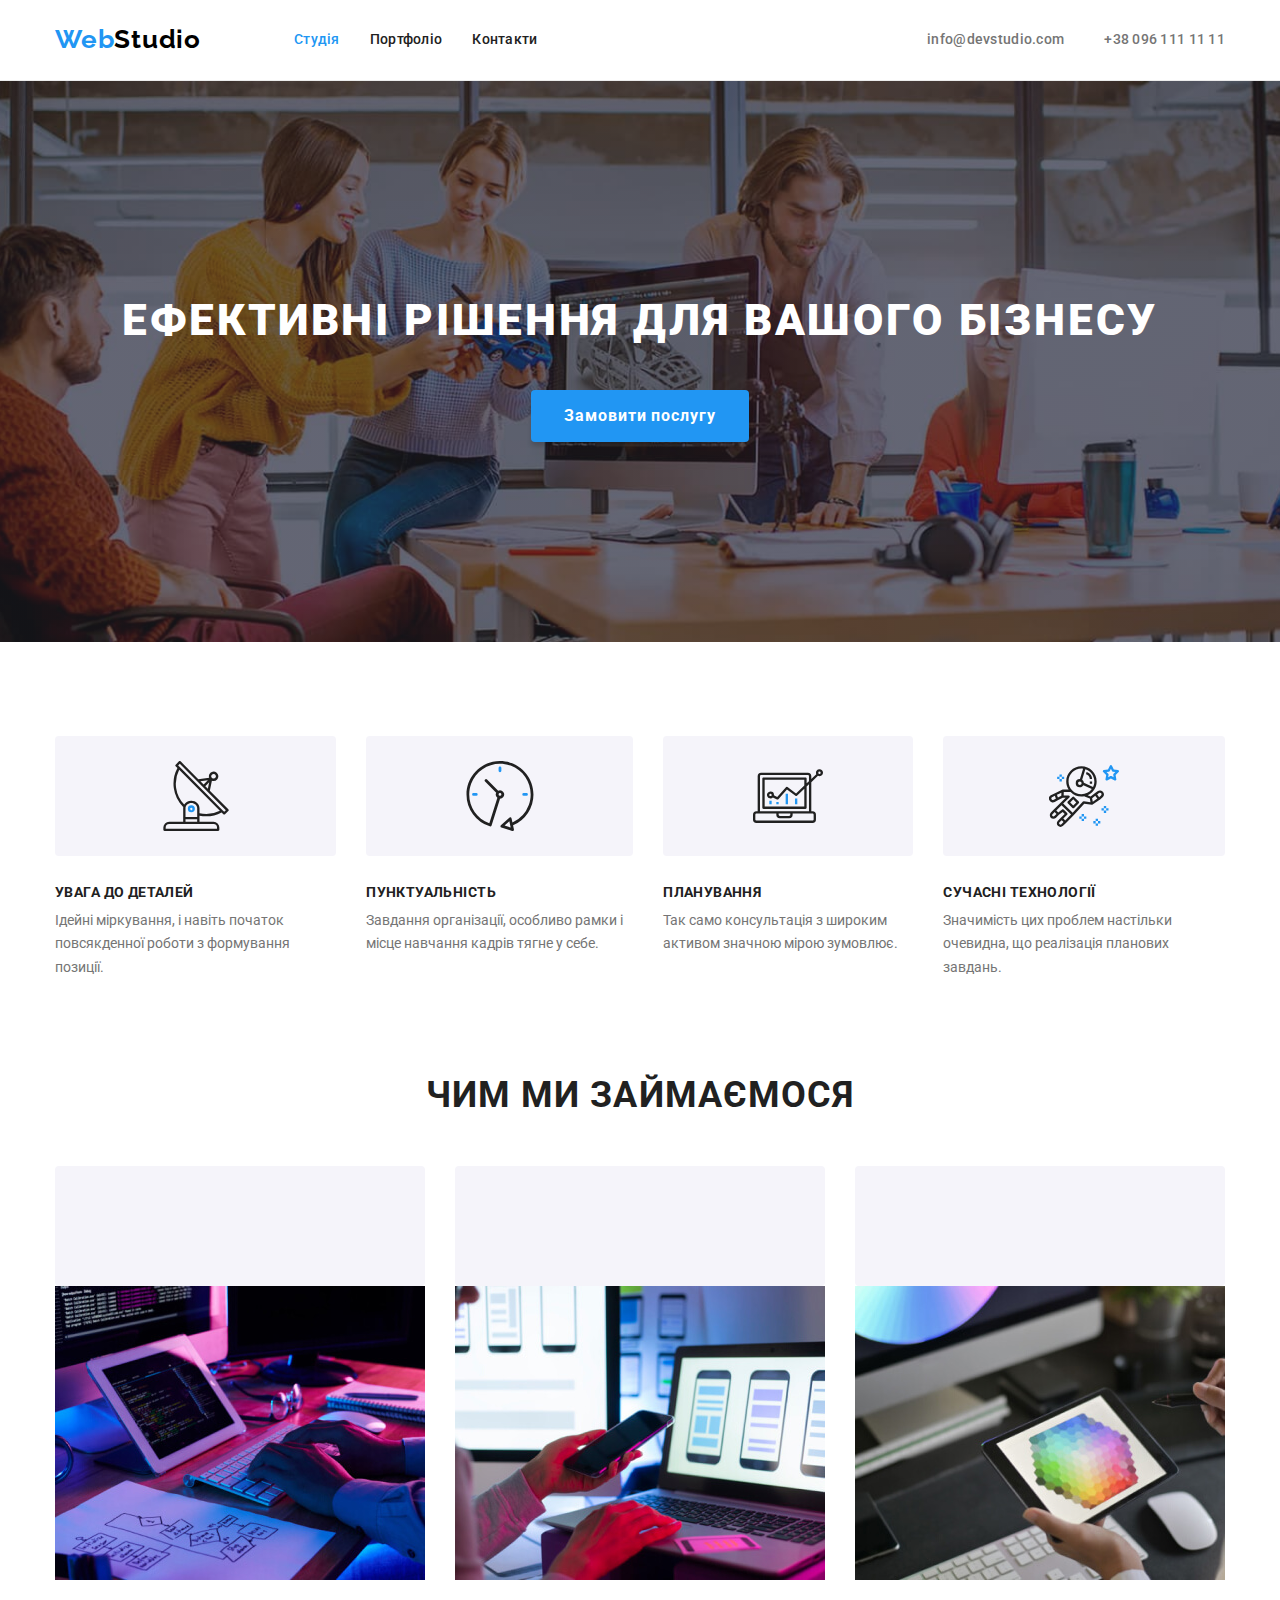
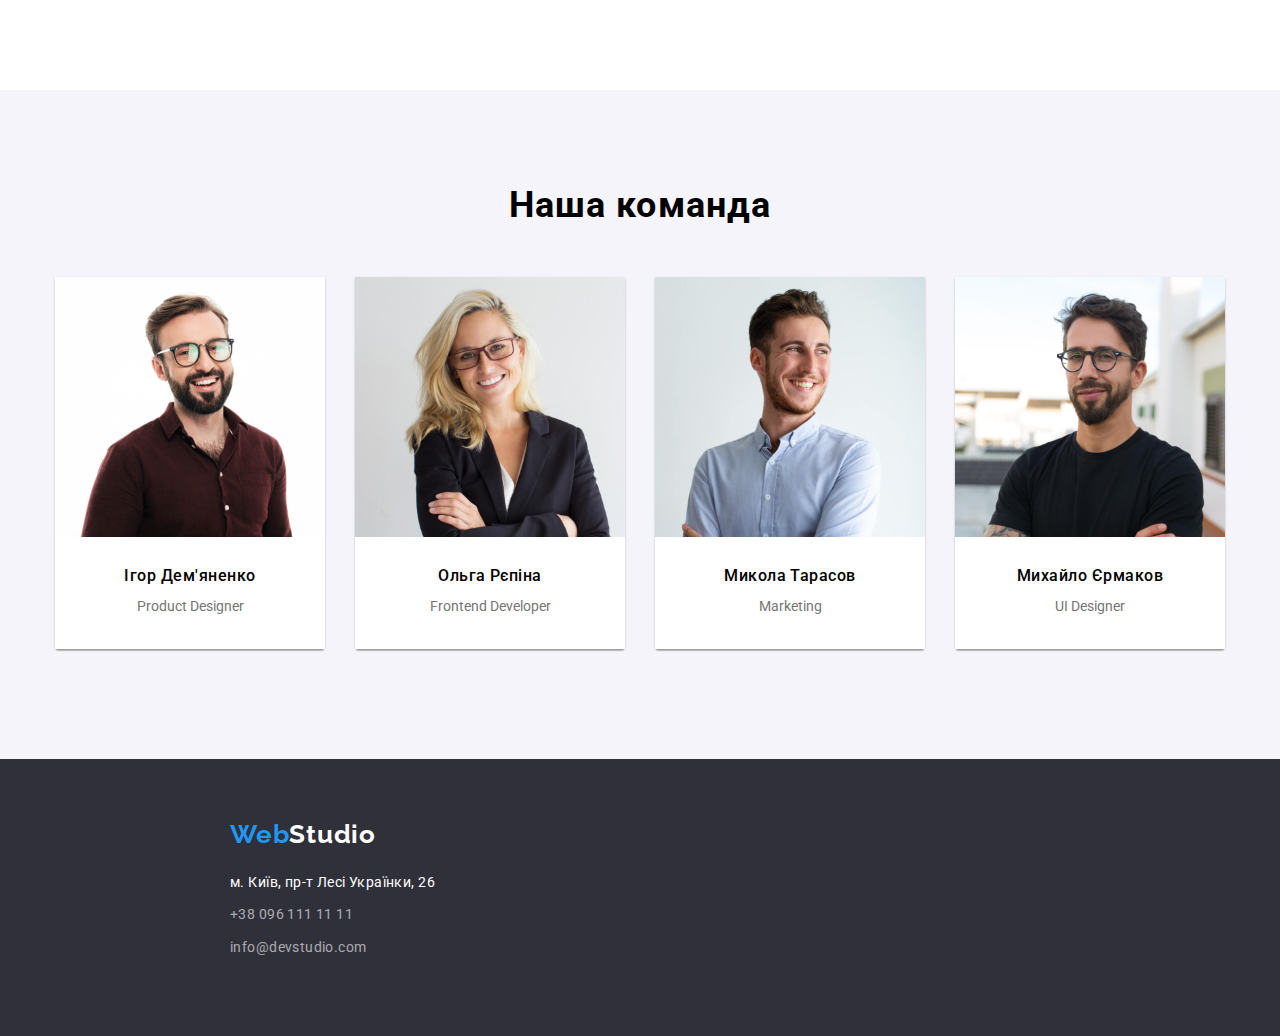
==== index.html @ 4d22bb09 "add svgs" ====
<!DOCTYPE html>
<html lang="en">
<head>
    <meta charset="UTF-8">
    <meta http-equiv="X-UA-Compatible" content="IE=edge">
    <meta name="viewport" content="width=device-width, initial-scale=1.0">
    <title>WebStudio</title>
    <link rel="preconnect" href="https://fonts.googleapis.com"> 
    <link rel="preconnect" href="https://fonts.gstatic.com" crossorigin>
    <link rel="stylesheet" href="https://cdnjs.cloudflare.com/ajax/libs/modern-normalize/1.0.0/modern-normalize.min.css"/> 
    <link href="https://fonts.googleapis.com/css2?family=Raleway:wght@700&family=Roboto:wght@400;500;700;900&display=swap" rel="stylesheet">
    <link rel="stylesheet" href="https://cdnjs.cloudflare.com/ajax/libs/modern-normalize/1.1.0/modern-normalize.min.css">
    <link rel="stylesheet" href="css/main.css">
    
</head>

<body>

    <header class="main-header">
        <div class="container head-cont">
            <a href="./index.html" class="logo link header"><span class="accent">Web</span>Studio</a>
                <nav>
                    <ul class="site-nav list">
                        <li class="item"><a href="./index.html" class="link current">Студія</a></li>
                        <li class="item"><a href="./portfolio.html" class="link">Портфоліо</a></li>
                        <li class="item"><a href="" class="link">Контакти</a></li>
                    </ul>
                </nav>

                <ul class="auth-nav list">
                    <li class="item icon-mail">
                        
                        <a href="mailto:info@devstudio.com" class="link mail">
                            <svg class="icon-mail" width="16" height="12">
                                <use href="./images/symbol-defs.svg#envelope"></use>
                            </svg>info@devstudio.com</a>
                    </li>
                    <li class="item icon-tel"><a href="tel:+380961111111" class="link">+38 096 111 11 11</a></li>
                </ul>
            </div>            
    </header>

    <main>
            <section class="hero">
                <div class="container hero-cont">
                    <h1 class="hero-title">Ефективні рішення для вашого бізнесу</h1>
                    <button type="button" class="button btn">Замовити послугу</button>
                </div>
            </section>
            <section class="advances">
                <div class="container advanced-cont">
                    <h2 class="hidden-title">Наші переваги</h2>
                    <ul class="list">
                        <li class="item icon-antenna">
                            <h3 class="title">УВАГА ДО ДЕТАЛЕЙ</h3>
                            <p class="priority-text">Ідейні міркування, і навіть початок повсякденної роботи з формування позиції.</p>
                        </li>
                        <li class="item icon-clock">
                            <h3 class="title">ПУНКТУАЛЬНІСТЬ</h3>
                            <p class="priority-text">Завдання організації, особливо рамки і місце навчання кадрів тягне у себе.</p>
                        </li>
                        <li class="item icon-diagram">
                            <h3 class="title">ПЛАНУВАННЯ</h3>
                            <p class="priority-text">Так само консультація з широким активом значною мірою зумовлює.</p>
                        </li>
                        <li class="item icon-astronaut">
                            <h3 class="title">СУЧАСНІ ТЕХНОЛОГІЇ</h3>
                            <p class="priority-text">Значимість цих проблем настільки очевидна, що реалізація планових завдань.</p>
                        </li>
                    </ul>
                </div>
                <section class="work">
                    <div class="container work">
                        
                        <h2 class="title">Чим ми займаємося</h2>

                        <ul class="work-list list">
                            <li class="item"><img src="./images/box1.jpg" alt="wrighting code on keyboard" width="370" class="img"></li>
                            <li class="item"><img src="./images/box2.jpg" alt="making mobil app" width="370" class="img"></li>
                            <li class="item"><img src="./images/box3.jpg" alt="take color on Ipad" width="370" class="img"></li>
                        </ul>
                    </div>
                </section>
            </section>
            <section class="our-team">
                <h2 class="title">Наша команда</h2>
                <div class="container team">
                    
                    <ul class="team-list list">
                        <li class="item">
                            <img src="./images/img.jpg" alt="photo team" width="270" class="img">
                            <div class="team-text">
                                <h3 class="name-title">Ігор Дем'яненко</h3>
                                <p lang="en" class="priority-text text">Product Designer</p>
                            </div>
                        </li>
                        <li class="item">
                            <img src="./images/img2.jpg" alt="photo team" width="270" class="img">
                            <div class="team-text">
                                <h3 class="name-title">Ольга Рєпіна</h3>
                                <p lang="en" class="priority-text text">Frontend Developer</p>
                            </div>
                        </li>
                        <li class="item">
                            <img src="./images/img3.jpg" alt="photo team" width="270" class="img">
                            <div class="team-text">
                                <h3 class="name-title">Микола Тарасов</h3>
                                <p lang="en" class="priority-text text">Marketing</p>
                            </div>
                        </li>
                        <li class="item">
                            <img src="./images/img4.jpg" alt="photo team" width="270" class="img">
                            <div class="team-text">
                                <h3 class="name-title">Михайло Єрмаков</h3>
                                <p lang="en" class="priority-text text">UI Designer</p>
                            </div>
                        </li>
                    </ul>
                </div>
            </section>
    </main>

    <footer>

        <div class="container footer">
            <a href="./index.html" class="logo link footer"><span class="accent">Web</span>Studio</a>

        <address class="address">
            <ul class="list">
                <li class="list-item">
                    <a href="https://www.google.com/maps/place/бул.+Леси+Украинки,+26,+Киев,+Украина,+02000/@50.4265807,30.5383858,17z/data=!3m1!4b1!4m5!3m4!1s0x40d4cf0e033ecbe9:0x57a4dffefec77da0!8m2!3d50.4265807!4d30.5383858" class="link map">м. Київ, пр-т Лесі Українки, 26</a>
                </li>

                <li class="list-item">
                    <a href="tel:+380961111111" class="link">+38 096 111 11 11</a>
                </li>

                <li class="list-item">
                    <a href="mailto:info@devstudio.com" class="link">info@devstudio.com</a>
                </li>
            </ul>
        </address>
        </div>

    </footer>
    
</body>
</html>
---- css/main.css ----
:root {
    --main-text-color: #212121;
    --second-text-color: #757575;
    --accent-text-color: #2196F3;
    --background-color: #2F303A;
}

html {
    box-sizing: border-box;
}

body {
    background-color: #fff;
    font-family: 'Roboto', sans-serif;
    font-size: 16px;
    /* width: 1600px; */
    /* justify-content: center; */
} 

h2, h3 {
    font-size: 700;
    letter-spacing: 0.03em;
}

/* .container {
    display: flex;
    justify-content: center;
} */

/* Header */

.main-header {
    border-bottom: 1px solid #ECECEC;
}

.container.head-cont {
    display: flex; 
    align-items: center;
    padding-top: 24px;
    padding-bottom: 24px;
    height: 80px;

}

.logo {
    display: flex;
    font-family: 'Raleway', sans-serif;
    font-weight: 700;
    font-size: 26px;
    line-height: 1.2;
    letter-spacing: 0.03em;
    margin-left: 0;
}

.logo .accent {
    color: var(--accent-text-color)
}

/* Site nav */

.site-nav {
    display: flex;
    margin-left: 93px; 
}

.site-nav .item + .item {
    margin-left: 50px;
}


.site-nav a:hover,
.site-nav a:focus,
.auth-nav a:hover,
.auth-nav a:focus,
.list a:hover,
.list a:focus {
    color: var(--accent-text-color);
}

.site-nav,
.auth-nav {
    font-weight: 500;
    font-size: 14px;
    line-height: 1.14;
    letter-spacing: 0.02em;
    color: var(--main-text-color);
}

.site-nav .link.current {
    color: var(--accent-text-color);
}

.site-nav .link {
    padding-top: 30px;
    padding-bottom: 30px;
}

.auth-nav {
    display: flex;
    margin-left: auto;
    
}

.auth-nav .item + .item {
    margin-left: 50px;
}

.auth-nav .item {
    align-self: center;
}


.auth-nav .link {
    color: var(--second-text-color);
    padding-top: 30px;
    padding-bottom: 30px;
}


.link {
    text-decoration: none;
    color: inherit;
}

.link-tel:hover,
.link-tel:focus {
    color: var(--accent-text-color);
}

.icon-mail {
    /* width: 16px;
    height: 12px; */
    fill: currentColor;
    margin-right: 10px;
}

.link.mail {
    display: flex;
    align-items: center;
}




/* Main */

.container {

    width: 1200px;
    margin-left: auto;
    margin-right: auto; 
    padding-left: 15px;
    padding-right: 15px;
}

/* Hero */

.container.hero-cont {
    padding : 200px 0;
}

.hero {
    text-align: center;
    background-color: var(--background-color);
    background-image: linear-gradient( to right, rgba(47, 48, 58, 0.4), rgba(47, 48, 58, 0.4) ), url(../images/maket2/Img.jpg);
    background-repeat: no-repeat;
    background-position: center;
    background-size: cover;
}


.hero-title {
    font-weight: 900;
    font-size: 44px;
    line-height: 1.36;
    letter-spacing: 0.06em;
    padding: 10px 32px;
    margin-top: 0;
    margin-bottom: 30;
    text-transform: uppercase;
    color: #fff;
}

.hero .button {
    box-shadow: 0px 4px 4px rgba(0, 0, 0, 0.15);
    padding: 10px 32px;
    font-family: inherit;
    font-weight: 700;
    font-size: 16px;
    line-height: 1.87;
    text-align: center;
    letter-spacing: 0.06em;
    color: #ffffff;

    background-color: var(--accent-text-color);

    cursor: pointer;
}

.hidden-title {
    position: absolute;
    width: 1px;
    height: 1px;
    margin: -1px;
    border: 0;
    padding: 0;
    
    white-space: nowrap;
    clip-path: inset(100%);
    clip: rect(0 0 0 0);
    overflow: hidden;
}

/* Advanced */

.container.advanced-cont {
    margin-top: 94px;
    margin-bottom: 94px;
}

.advances .title {
    font-weight: 700;
    font-size: 14px;
    line-height: 0.88;
    letter-spacing: 0.03em;
    text-transform: uppercase;
    color: var(--main-text-color);
    margin-top: 30px;
    margin-bottom: 10px;
}

.container .list {
    display: flex;
    padding-left: 0;

}

.advances .item::before {
    display: block;
    content: "";
    height: 120px;
    background-color: #F5F4FA;
    background-size: 70px;
    background-position: center;
    background-repeat: no-repeat;
    border-radius: 4px;
}

.icon-antenna::before {
    background-image: url(../images/maket2/Vector/antenna.svg);
}

.icon-clock::before {
    background-image: url(../images/maket2/Vector/clock.svg);
}

.icon-diagram::before {
    background-image: url(../images/maket2/Vector/diagram.svg);
}

.icon-astronaut::before {
    background-image: url(../images/maket2/Vector/astronaut.svg);
}

.list .item:not(:first-child) {
    margin-left: 30px;
}

/* Work */

.container.work {
    padding-bottom: 94px;
}

.work .title {
    margin-bottom: 50px;
}

.work-list .team-list {
    padding-left: 0;
}

.work-list .item {
    width: calc((100% - 2 * 15px) / 3);
}

/* Team */

.our-team {
    background-color: #F5F4FA;
    padding-top: 94px;
    padding-bottom: 94px;
}

.our-team .title {
    margin-bottom: 50px;
}

.our-team .name-title {
    font-weight: 500;
    font-size: 16px;
    line-height: 1.18;
    text-align: center;
}

.team-list .item {
    width: calc((100% - 3 * 15px) / 4);
}

.team-list {
}

.name-title {
    margin-top: 0;
    margin-bottom: 10px;
}



.priority-text {
    font-size: 14px;
    line-height: 1.71;
    color: var(--second-text-color);
    }

.our-team p {
    text-align: center;
}

.team-text {
    background-color: #fff;
    padding: 30px 60px;
    
    
}

.team-list > .item {
    box-shadow: 0px 1px 3px rgba(0, 0, 0, 0.12), 0px 1px 1px rgba(0, 0, 0, 0.14), 0px 2px 1px rgba(0, 0, 0, 0.2);
    border-radius: 0px 0px 4px 4px;
}







/* Portfolio filter buttons */

.buttons {
    margin-top: 94px;
    margin-bottom: 50px;
}
.radio-buttons-list {
    display: flex;
    justify-content: center;
   }

.radio-buttons-list :not(:first-child){
    margin-left: 8px;
}


.work .title,
.our-team .title {
    font-weight: 700;
    font-size: 36px;
    text-align: center;
    letter-spacing: 0.03em;
    line-height: 1.17;

}

.list {
    list-style: none;
}


.buttons .btn:focus,
.buttons .btn:hover {
    background-color: var(--accent-text-color);

    color: #ffffff;
    font-weight: 500;
    font-size: 16px;
    line-height: 1.62;
}

.btn {
    font-family: inherit;
    font-weight: 500;
    font-size: 16px;
    line-height: 1.62;
    text-align: center;
    letter-spacing: 0.03em;
    padding: 6px 25px;
    color: var(--main-text-color);
    border-radius: 4px;
    border: 1px solid transparent;
    background-color: #F5F4FA;

    cursor: pointer;
}

.container.port-list {
    margin-bottom: 94px;
}

/* .portfolio-list > img,
.work-list > img {
    max-width: 100%;
    height: auto;
} */


.img {
    display: block;
    max-width: 370px;
}

.portfolio-list {
    padding: 0;
    display: flex;
    flex-wrap: wrap;
 }

.portfolio-list .portfolio-item {
    width: calc((100% - 2 * 30px) / 3);
    background: #FFFFFF;
    /* border: 1px solid #EEEEEE; */
}

.portfolio-list .title {
    font-weight: 700;
    font-size: 18px;
    line-height: 2;
    letter-spacing: 0.06em;
    color: var(--main-text-color);
}

 .portfolio-list .portfolio-item:nth-child(3n) {
    margin-right: 0;
 }

 .portfolio-list .portfolio-item {
    margin-right: 30px;
 }

 .portfolio-list .portfolio-item:nth-child(-n + 6) {
    margin-bottom: 30px;
 }

 .box-item {
    padding: 20px 24px;
    border: 1px solid #EEEEEE;
    border-top: 0px;
 }

 h2.title {
    margin-top: 0;
    margin-bottom: 10px;
 }

 p.priority-text {
    margin: 0;
 }


/* Footer */

footer {
    color: #ffffff;
    background-color: var(--background-color);
    padding: 60px 215px;
    display: block;
}

.footer {
    
}

a.footer {
    padding: 0;
}

.address .list {
    display: block;
    padding-right: auto;
}

.address {
    margin-top: 20px;
}
.list .list-item:not(:first-child) {
    margin-top: 9px;
}


.address .link {
    font-style: normal;
    font-size: 14px;
    line-height: 1.71;
    letter-spacing: 0.03em;
    color: rgba(255, 255, 255, 0.6);
}

.link.map {
    color: #ffffff;
}
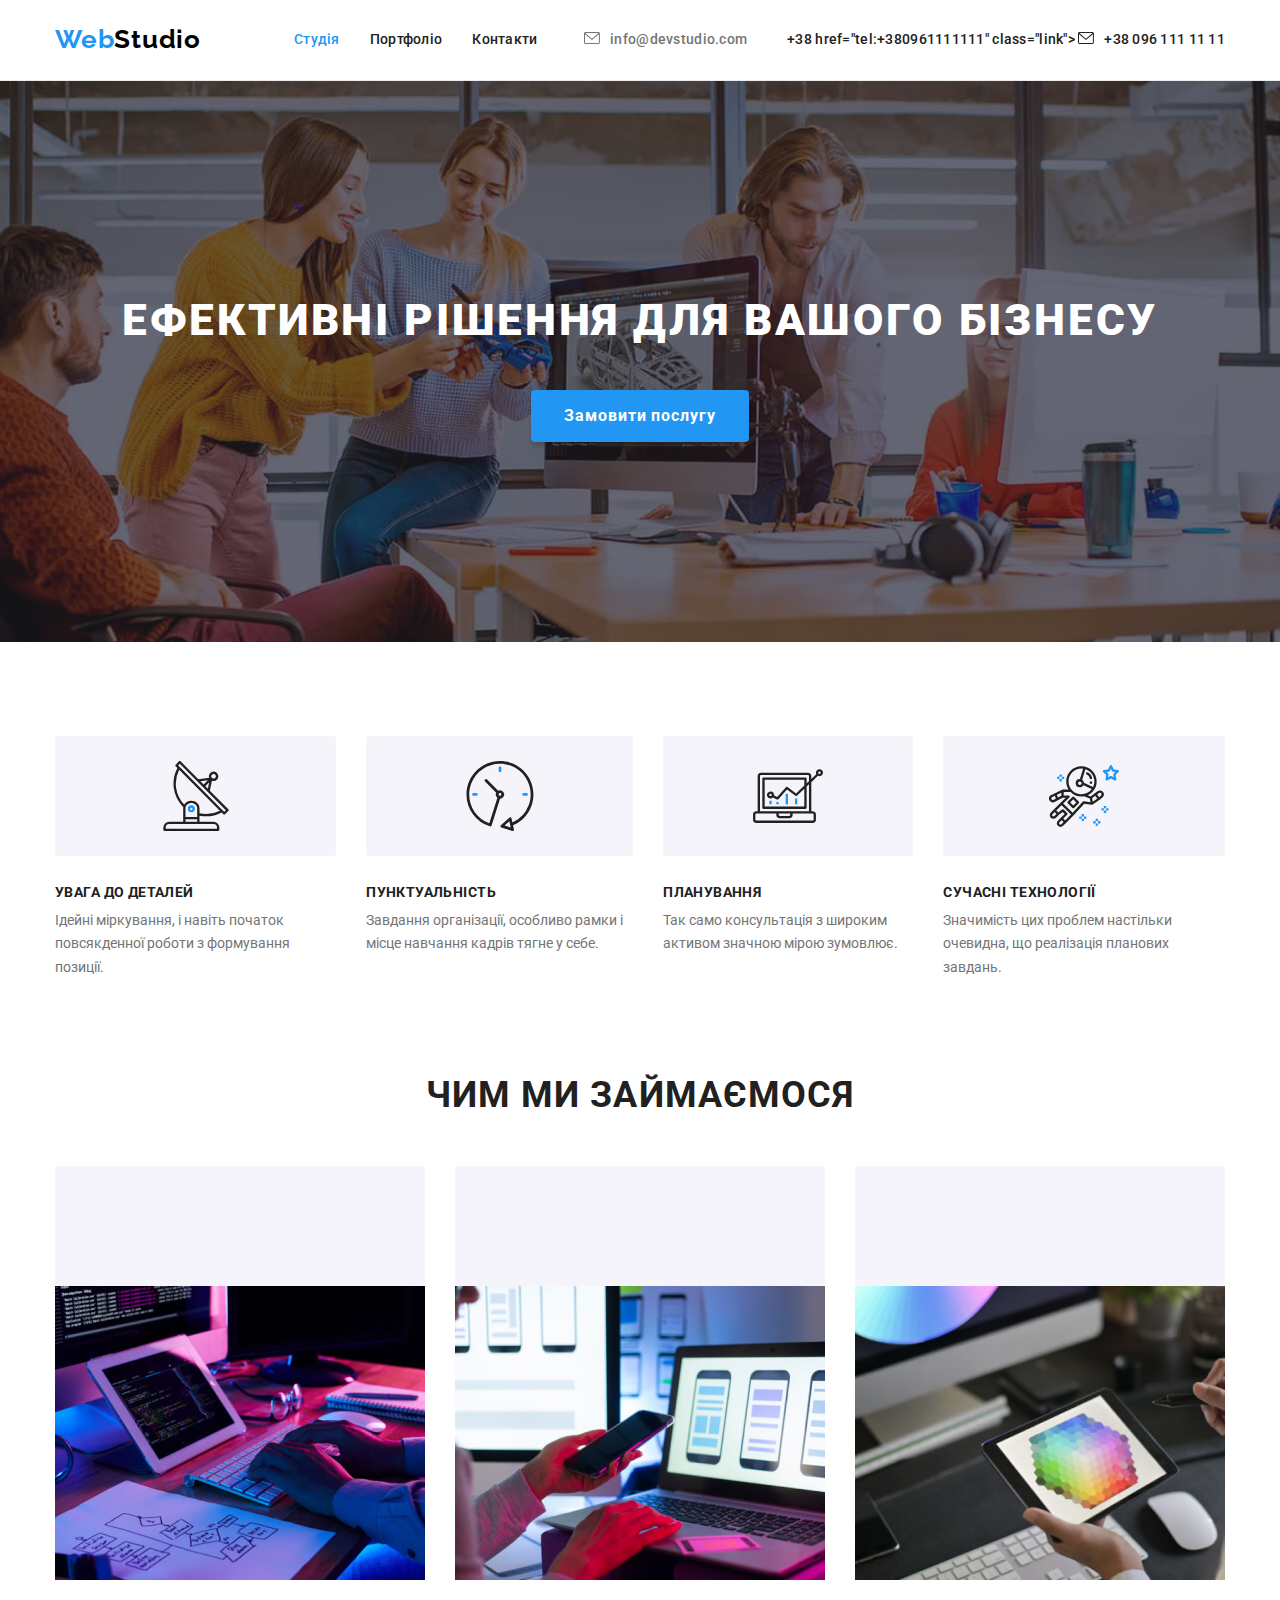
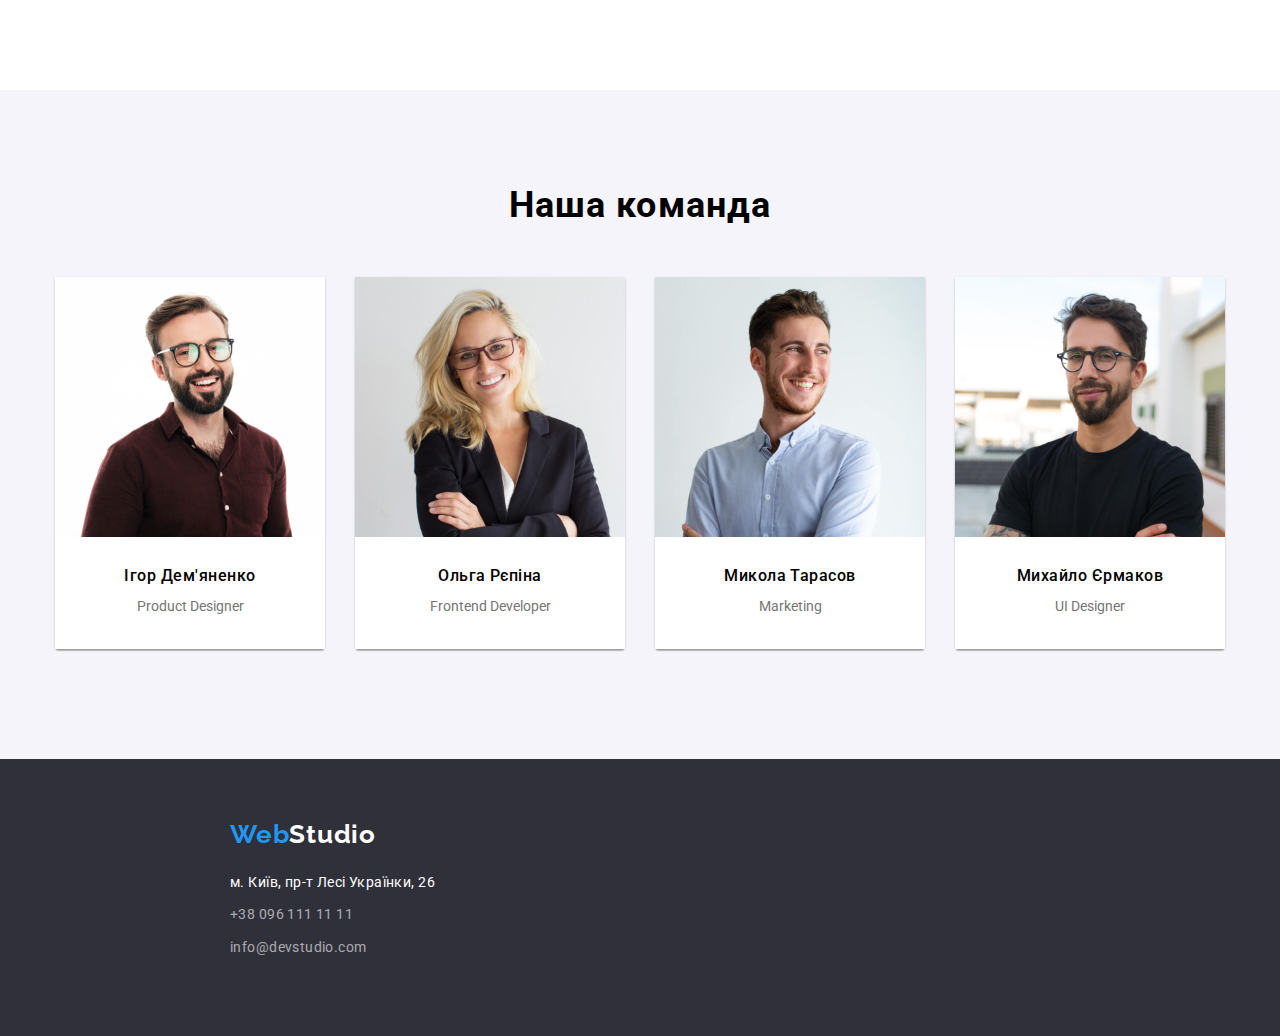
==== commit ff505e9d: "not important" ====
--- a/index.html
+++ b/index.html
@@ -1,148 +1,180 @@
 <!DOCTYPE html>
 <html lang="en">
-<head>
-    <meta charset="UTF-8">
-    <meta http-equiv="X-UA-Compatible" content="IE=edge">
-    <meta name="viewport" content="width=device-width, initial-scale=1.0">
+  <head>
+    <meta charset="UTF-8" />
+    <meta http-equiv="X-UA-Compatible" content="IE=edge" />
+    <meta name="viewport" content="width=device-width, initial-scale=1.0" />
     <title>WebStudio</title>
-    <link rel="preconnect" href="https://fonts.googleapis.com"> 
-    <link rel="preconnect" href="https://fonts.gstatic.com" crossorigin>
-    <link rel="stylesheet" href="https://cdnjs.cloudflare.com/ajax/libs/modern-normalize/1.0.0/modern-normalize.min.css"/> 
-    <link href="https://fonts.googleapis.com/css2?family=Raleway:wght@700&family=Roboto:wght@400;500;700;900&display=swap" rel="stylesheet">
-    <link rel="stylesheet" href="https://cdnjs.cloudflare.com/ajax/libs/modern-normalize/1.1.0/modern-normalize.min.css">
-    <link rel="stylesheet" href="css/main.css">
-    
-</head>
+    <link rel="preconnect" href="https://fonts.googleapis.com" />
+    <link rel="preconnect" href="https://fonts.gstatic.com" crossorigin />
+    <link
+      rel="stylesheet"
+      href="https://cdnjs.cloudflare.com/ajax/libs/modern-normalize/1.0.0/modern-normalize.min.css"
+    />
+    <link
+      href="https://fonts.googleapis.com/css2?family=Raleway:wght@700&family=Roboto:wght@400;500;700;900&display=swap"
+      rel="stylesheet"
+    />
+    <link
+      rel="stylesheet"
+      href="https://cdnjs.cloudflare.com/ajax/libs/modern-normalize/1.1.0/modern-normalize.min.css"
+    />
+    <link rel="stylesheet" href="css/main.css" />
+  </head>
 
-<body>
+  <body>
+    <header class="main-header">
+      <div class="container head-cont">
+        <a href="./index.html" class="logo link header"><span class="accent">Web</span>Studio</a>
+        <nav>
+          <ul class="site-nav list">
+            <li class="item"><a href="./index.html" class="link current">Студія</a></li>
+            <li class="item"><a href="./portfolio.html" class="link">Портфоліо</a></li>
+            <li class="item"><a href="" class="link">Контакти</a></li>
+          </ul>
+        </nav>
 
-    <header class="main-header">
-        <div class="container head-cont">
-            <a href="./index.html" class="logo link header"><span class="accent">Web</span>Studio</a>
-                <nav>
-                    <ul class="site-nav list">
-                        <li class="item"><a href="./index.html" class="link current">Студія</a></li>
-                        <li class="item"><a href="./portfolio.html" class="link">Портфоліо</a></li>
-                        <li class="item"><a href="" class="link">Контакти</a></li>
-                    </ul>
-                </nav>
-
-                <ul class="auth-nav list">
-                    <li class="item icon-mail">
-                        
-                        <a href="mailto:info@devstudio.com" class="link mail">
-                            <svg class="icon-mail" width="16" height="12">
-                                <use href="./images/symbol-defs.svg#envelope"></use>
-                            </svg>info@devstudio.com</a>
-                    </li>
-                    <li class="item icon-tel"><a href="tel:+380961111111" class="link">+38 096 111 11 11</a></li>
-                </ul>
-            </div>            
+        <ul class="auth-nav list">
+          <li class="item icon-mail">
+            <a href="mailto:info@devstudio.com" class="link mail">
+              <svg class="icon-mail" width="16" height="12">
+                <use href="./images/symbol-defs.svg#icon-envelope"></use></svg
+              >info@devstudio.com</a
+            >
+          </li>
+          <li class="item icon-tel">
+            <a
+              >+38 href="tel:+380961111111" class="link">
+              <svg class="icon-mail" width="16" height="12">
+                <use href="./images/symbol-defs.svg#icon-envelope"></use></svg
+              >+38 096 111 11 11</a
+            >
+          </li>
+        </ul>
+      </div>
     </header>
 
     <main>
-            <section class="hero">
-                <div class="container hero-cont">
-                    <h1 class="hero-title">Ефективні рішення для вашого бізнесу</h1>
-                    <button type="button" class="button btn">Замовити послугу</button>
-                </div>
-            </section>
-            <section class="advances">
-                <div class="container advanced-cont">
-                    <h2 class="hidden-title">Наші переваги</h2>
-                    <ul class="list">
-                        <li class="item icon-antenna">
-                            <h3 class="title">УВАГА ДО ДЕТАЛЕЙ</h3>
-                            <p class="priority-text">Ідейні міркування, і навіть початок повсякденної роботи з формування позиції.</p>
-                        </li>
-                        <li class="item icon-clock">
-                            <h3 class="title">ПУНКТУАЛЬНІСТЬ</h3>
-                            <p class="priority-text">Завдання організації, особливо рамки і місце навчання кадрів тягне у себе.</p>
-                        </li>
-                        <li class="item icon-diagram">
-                            <h3 class="title">ПЛАНУВАННЯ</h3>
-                            <p class="priority-text">Так само консультація з широким активом значною мірою зумовлює.</p>
-                        </li>
-                        <li class="item icon-astronaut">
-                            <h3 class="title">СУЧАСНІ ТЕХНОЛОГІЇ</h3>
-                            <p class="priority-text">Значимість цих проблем настільки очевидна, що реалізація планових завдань.</p>
-                        </li>
-                    </ul>
-                </div>
-                <section class="work">
-                    <div class="container work">
-                        
-                        <h2 class="title">Чим ми займаємося</h2>
+      <section class="hero">
+        <div class="container hero-cont">
+          <h1 class="hero-title">Ефективні рішення для вашого бізнесу</h1>
+          <button type="button" class="button btn">Замовити послугу</button>
+        </div>
+      </section>
+      <section class="advances">
+        <div class="container advanced-cont">
+          <h2 class="hidden-title">Наші переваги</h2>
+          <ul class="list">
+            <li class="item icon-antenna">
+              <h3 class="title">УВАГА ДО ДЕТАЛЕЙ</h3>
+              <p class="priority-text">
+                Ідейні міркування, і навіть початок повсякденної роботи з формування позиції.
+              </p>
+            </li>
+            <li class="item icon-clock">
+              <h3 class="title">ПУНКТУАЛЬНІСТЬ</h3>
+              <p class="priority-text">
+                Завдання організації, особливо рамки і місце навчання кадрів тягне у себе.
+              </p>
+            </li>
+            <li class="item icon-diagram">
+              <h3 class="title">ПЛАНУВАННЯ</h3>
+              <p class="priority-text">
+                Так само консультація з широким активом значною мірою зумовлює.
+              </p>
+            </li>
+            <li class="item icon-astronaut">
+              <h3 class="title">СУЧАСНІ ТЕХНОЛОГІЇ</h3>
+              <p class="priority-text">
+                Значимість цих проблем настільки очевидна, що реалізація планових завдань.
+              </p>
+            </li>
+          </ul>
+        </div>
+        <section class="work">
+          <div class="container work">
+            <h2 class="title">Чим ми займаємося</h2>
 
-                        <ul class="work-list list">
-                            <li class="item"><img src="./images/box1.jpg" alt="wrighting code on keyboard" width="370" class="img"></li>
-                            <li class="item"><img src="./images/box2.jpg" alt="making mobil app" width="370" class="img"></li>
-                            <li class="item"><img src="./images/box3.jpg" alt="take color on Ipad" width="370" class="img"></li>
-                        </ul>
-                    </div>
-                </section>
-            </section>
-            <section class="our-team">
-                <h2 class="title">Наша команда</h2>
-                <div class="container team">
-                    
-                    <ul class="team-list list">
-                        <li class="item">
-                            <img src="./images/img.jpg" alt="photo team" width="270" class="img">
-                            <div class="team-text">
-                                <h3 class="name-title">Ігор Дем'яненко</h3>
-                                <p lang="en" class="priority-text text">Product Designer</p>
-                            </div>
-                        </li>
-                        <li class="item">
-                            <img src="./images/img2.jpg" alt="photo team" width="270" class="img">
-                            <div class="team-text">
-                                <h3 class="name-title">Ольга Рєпіна</h3>
-                                <p lang="en" class="priority-text text">Frontend Developer</p>
-                            </div>
-                        </li>
-                        <li class="item">
-                            <img src="./images/img3.jpg" alt="photo team" width="270" class="img">
-                            <div class="team-text">
-                                <h3 class="name-title">Микола Тарасов</h3>
-                                <p lang="en" class="priority-text text">Marketing</p>
-                            </div>
-                        </li>
-                        <li class="item">
-                            <img src="./images/img4.jpg" alt="photo team" width="270" class="img">
-                            <div class="team-text">
-                                <h3 class="name-title">Михайло Єрмаков</h3>
-                                <p lang="en" class="priority-text text">UI Designer</p>
-                            </div>
-                        </li>
-                    </ul>
-                </div>
-            </section>
+            <ul class="work-list list">
+              <li class="item">
+                <img
+                  src="./images/box1.jpg"
+                  alt="wrighting code on keyboard"
+                  width="370"
+                  class="img"
+                />
+              </li>
+              <li class="item">
+                <img src="./images/box2.jpg" alt="making mobil app" width="370" class="img" />
+              </li>
+              <li class="item">
+                <img src="./images/box3.jpg" alt="take color on Ipad" width="370" class="img" />
+              </li>
+            </ul>
+          </div>
+        </section>
+      </section>
+      <section class="our-team">
+        <h2 class="title">Наша команда</h2>
+        <div class="container team">
+          <ul class="team-list list">
+            <li class="item">
+              <img src="./images/img.jpg" alt="photo team" width="270" class="img" />
+              <div class="team-text">
+                <h3 class="name-title">Ігор Дем'яненко</h3>
+                <p lang="en" class="priority-text text">Product Designer</p>
+              </div>
+            </li>
+            <li class="item">
+              <img src="./images/img2.jpg" alt="photo team" width="270" class="img" />
+              <div class="team-text">
+                <h3 class="name-title">Ольга Рєпіна</h3>
+                <p lang="en" class="priority-text text">Frontend Developer</p>
+              </div>
+            </li>
+            <li class="item">
+              <img src="./images/img3.jpg" alt="photo team" width="270" class="img" />
+              <div class="team-text">
+                <h3 class="name-title">Микола Тарасов</h3>
+                <p lang="en" class="priority-text text">Marketing</p>
+              </div>
+            </li>
+            <li class="item">
+              <img src="./images/img4.jpg" alt="photo team" width="270" class="img" />
+              <div class="team-text">
+                <h3 class="name-title">Михайло Єрмаков</h3>
+                <p lang="en" class="priority-text text">UI Designer</p>
+              </div>
+            </li>
+          </ul>
+        </div>
+      </section>
     </main>
 
     <footer>
-
-        <div class="container footer">
-            <a href="./index.html" class="logo link footer"><span class="accent">Web</span>Studio</a>
+      <div class="container footer">
+        <a href="./index.html" class="logo link footer"><span class="accent">Web</span>Studio</a>
 
         <address class="address">
-            <ul class="list">
-                <li class="list-item">
-                    <a href="https://www.google.com/maps/place/бул.+Леси+Украинки,+26,+Киев,+Украина,+02000/@50.4265807,30.5383858,17z/data=!3m1!4b1!4m5!3m4!1s0x40d4cf0e033ecbe9:0x57a4dffefec77da0!8m2!3d50.4265807!4d30.5383858" class="link map">м. Київ, пр-т Лесі Українки, 26</a>
-                </li>
+          <ul class="list">
+            <li class="list-item">
+              <a
+                href="https://www.google.com/maps/place/бул.+Леси+Украинки,+26,+Киев,+Украина,+02000/@50.4265807,30.5383858,17z/data=!3m1!4b1!4m5!3m4!1s0x40d4cf0e033ecbe9:0x57a4dffefec77da0!8m2!3d50.4265807!4d30.5383858"
+                class="link map"
+                >м. Київ, пр-т Лесі Українки, 26</a
+              >
+            </li>
 
-                <li class="list-item">
-                    <a href="tel:+380961111111" class="link">+38 096 111 11 11</a>
-                </li>
+            <li class="list-item">
+              <a href="tel:+380961111111" class="link">+38 096 111 11 11</a>
+            </li>
 
-                <li class="list-item">
-                    <a href="mailto:info@devstudio.com" class="link">info@devstudio.com</a>
-                </li>
-            </ul>
+            <li class="list-item">
+              <a href="mailto:info@devstudio.com" class="link">info@devstudio.com</a>
+            </li>
+          </ul>
         </address>
-        </div>
-
+      </div>
     </footer>
-    
-</body>
+  </body>
 </html>
--- a/css/main.css
+++ b/css/main.css
@@ -132,11 +132,6 @@
     height: 12px; */
     fill: currentColor;
     margin-right: 10px;
-}
-
-.link.mail {
-    display: flex;
-    align-items: center;
 }
 
 
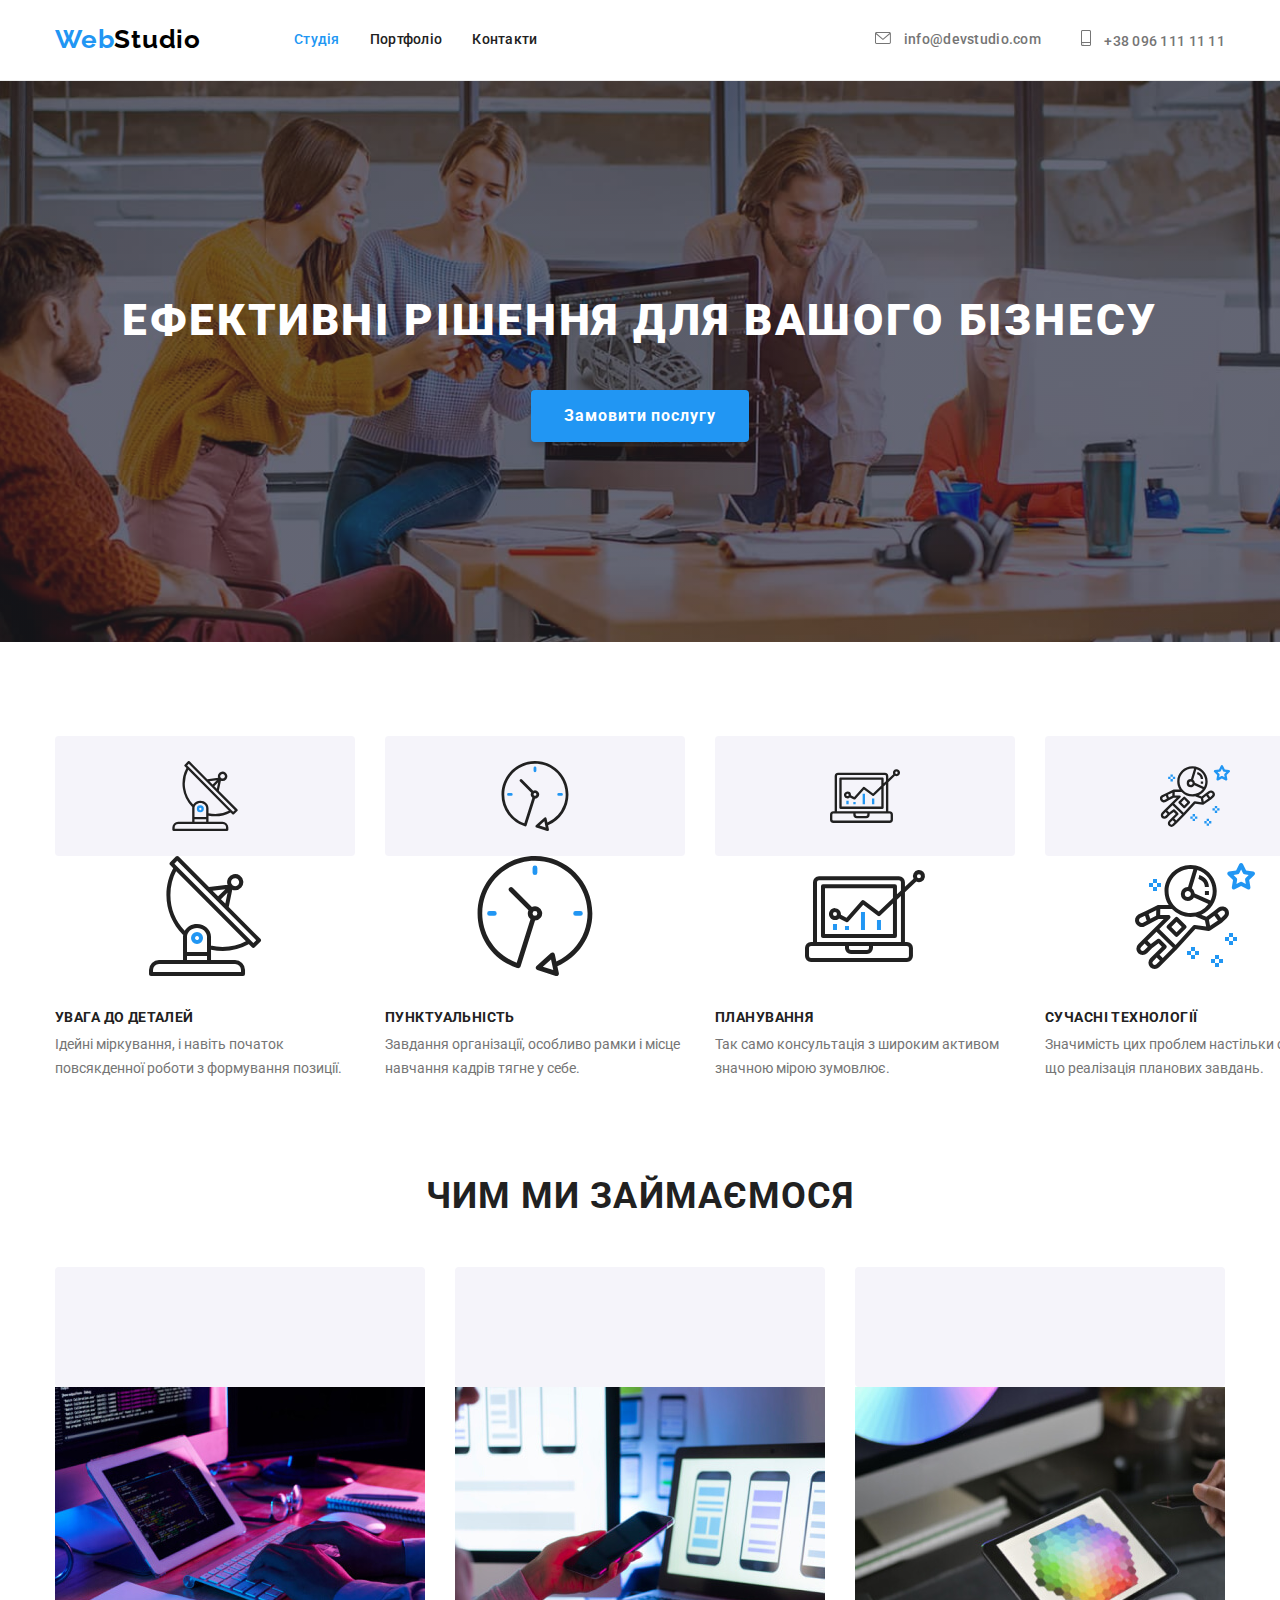
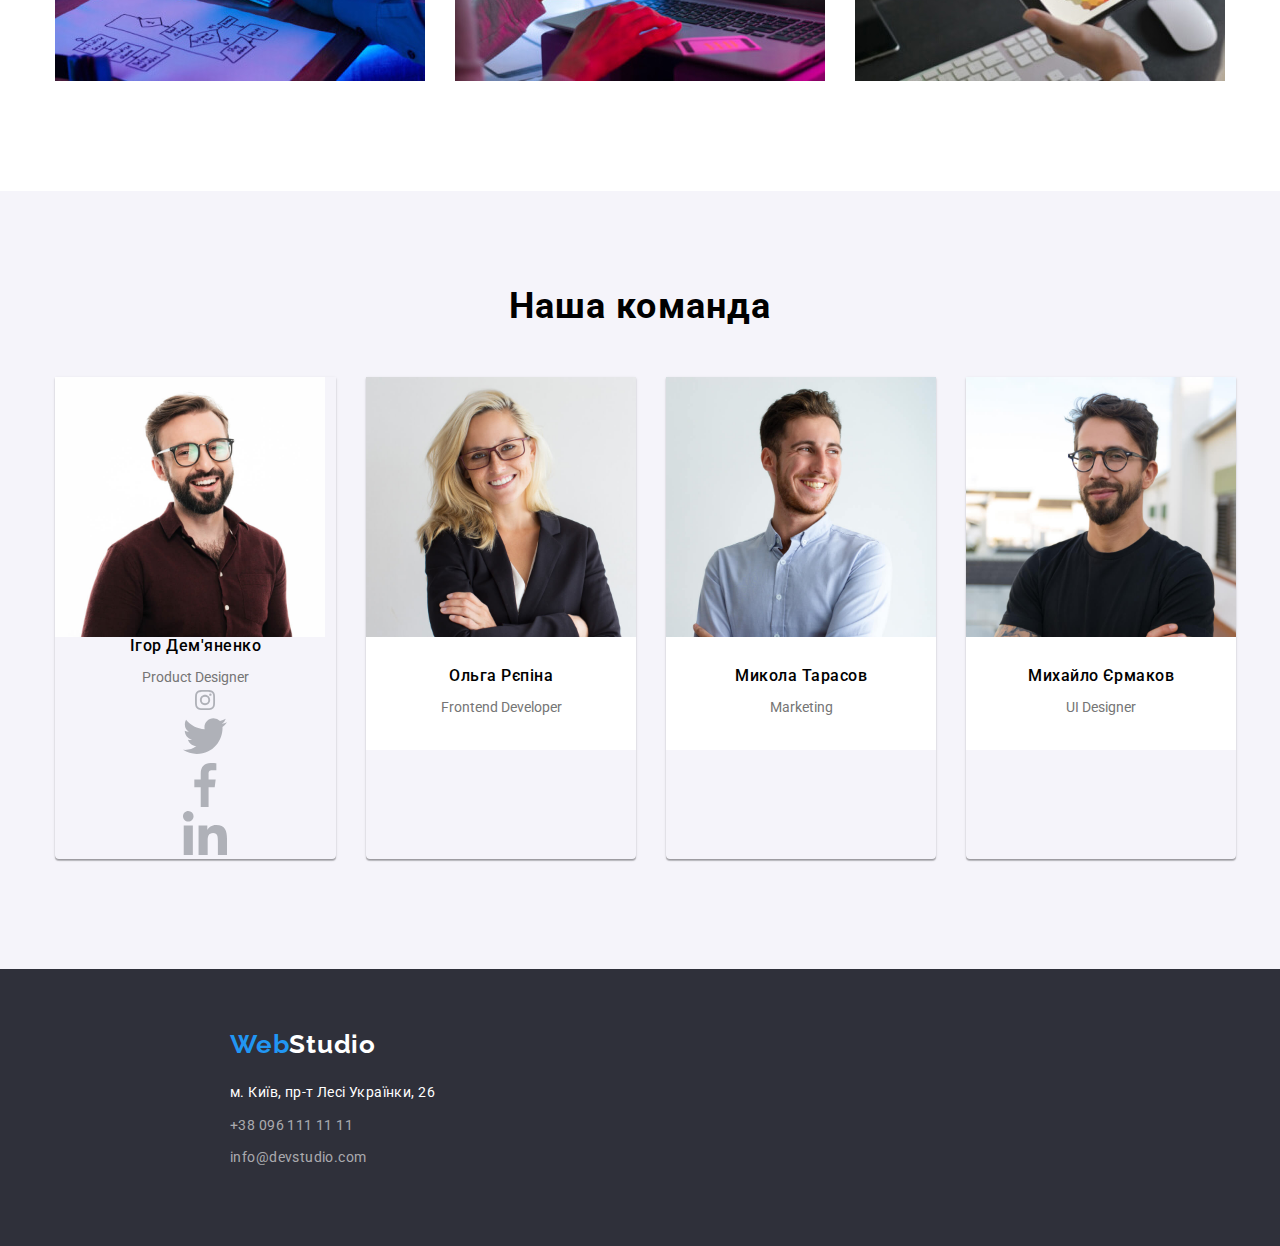
==== commit e5392b62: "add svg to header and advances" ====
--- a/index.html
+++ b/index.html
@@ -36,19 +36,20 @@
 
         <ul class="auth-nav list">
           <li class="item icon-mail">
-            <a href="mailto:info@devstudio.com" class="link mail">
+            <a href="#" class="link mail">
               <svg class="icon-mail" width="16" height="12">
-                <use href="./images/symbol-defs.svg#icon-envelope"></use></svg
-              >info@devstudio.com</a
-            >
+                <use href="./images/symbol-defs.svg#icon-envelope"></use>
+              </svg>
+              info@devstudio.com
+            </a>
           </li>
           <li class="item icon-tel">
-            <a
-              >+38 href="tel:+380961111111" class="link">
-              <svg class="icon-mail" width="16" height="12">
-                <use href="./images/symbol-defs.svg#icon-envelope"></use></svg
-              >+38 096 111 11 11</a
-            >
+            <a href="tel:+380961111111" class="link">
+              <svg class="icon-mail" width="10" height="16">
+                <use href="./images/symbol-defs.svg#icon-smartphone"></use>
+              </svg>
+              +38 096 111 11 11
+            </a>
           </li>
         </ul>
       </div>
@@ -66,24 +67,44 @@
           <h2 class="hidden-title">Наші переваги</h2>
           <ul class="list">
             <li class="item icon-antenna">
+              <div class="block">
+                <svg class="adv-pic" wight="270" height="120">
+                  <use class="pic" href="./images/symbol-defs.svg#icon-antenna"></use>
+                </svg>
+              </div>
               <h3 class="title">УВАГА ДО ДЕТАЛЕЙ</h3>
               <p class="priority-text">
                 Ідейні міркування, і навіть початок повсякденної роботи з формування позиції.
               </p>
             </li>
             <li class="item icon-clock">
+              <div class="block">
+                <svg class="adv-pic" wight="270" height="120">
+                  <use class="pic" href="./images/symbol-defs.svg#icon-clock"></use>
+                </svg>
+              </div>
               <h3 class="title">ПУНКТУАЛЬНІСТЬ</h3>
               <p class="priority-text">
                 Завдання організації, особливо рамки і місце навчання кадрів тягне у себе.
               </p>
             </li>
             <li class="item icon-diagram">
+              <div class="block">
+                <svg class="adv-pic" wight="270" height="120">
+                  <use class="pic" href="./images/symbol-defs.svg#icon-diagram"></use>
+                </svg>
+              </div>
               <h3 class="title">ПЛАНУВАННЯ</h3>
               <p class="priority-text">
                 Так само консультація з широким активом значною мірою зумовлює.
               </p>
             </li>
             <li class="item icon-astronaut">
+              <div class="block">
+                <svg class="adv-pic" wight="270" height="120">
+                  <use class="pic" href="./images/symbol-defs.svg#icon-astronaut"></use>
+                </svg>
+              </div>
               <h3 class="title">СУЧАСНІ ТЕХНОЛОГІЇ</h3>
               <p class="priority-text">
                 Значимість цих проблем настільки очевидна, що реалізація планових завдань.
@@ -119,10 +140,32 @@
         <div class="container team">
           <ul class="team-list list">
             <li class="item">
-              <img src="./images/img.jpg" alt="photo team" width="270" class="img" />
-              <div class="team-text">
+              <div class="card-list">
+                <img src="./images/img.jpg" alt="photo team" width="270" class="img" />
                 <h3 class="name-title">Ігор Дем'яненко</h3>
                 <p lang="en" class="priority-text text">Product Designer</p>
+              </div>
+              <div class="soc-links">
+                <a href="#" class="link">
+                  <svg class="soc-link" wight="20" height="20">
+                    <use class="icon" href="./images/symbol-defs.svg#icon-instagram"></use>
+                  </svg>
+                </a>
+                <a href="#" class="link">
+                  <svg class="soc-link" wight="44" height="44">
+                    <use class="icon" href="./images/symbol-defs.svg#icon-twitter"></use>
+                  </svg>
+                </a>
+                <a href="#" class="link">
+                  <svg class="soc-link" wight="44" height="44">
+                    <use class="icon" href="./images/symbol-defs.svg#icon-facebook"></use>
+                  </svg>
+                </a>
+                <a href="#" class="link">
+                  <svg class="soc-link" wight="44" height="44">
+                    <use class="icon" href="./images/symbol-defs.svg#icon-linkedin"></use>
+                  </svg>
+                </a>
               </div>
             </li>
             <li class="item">
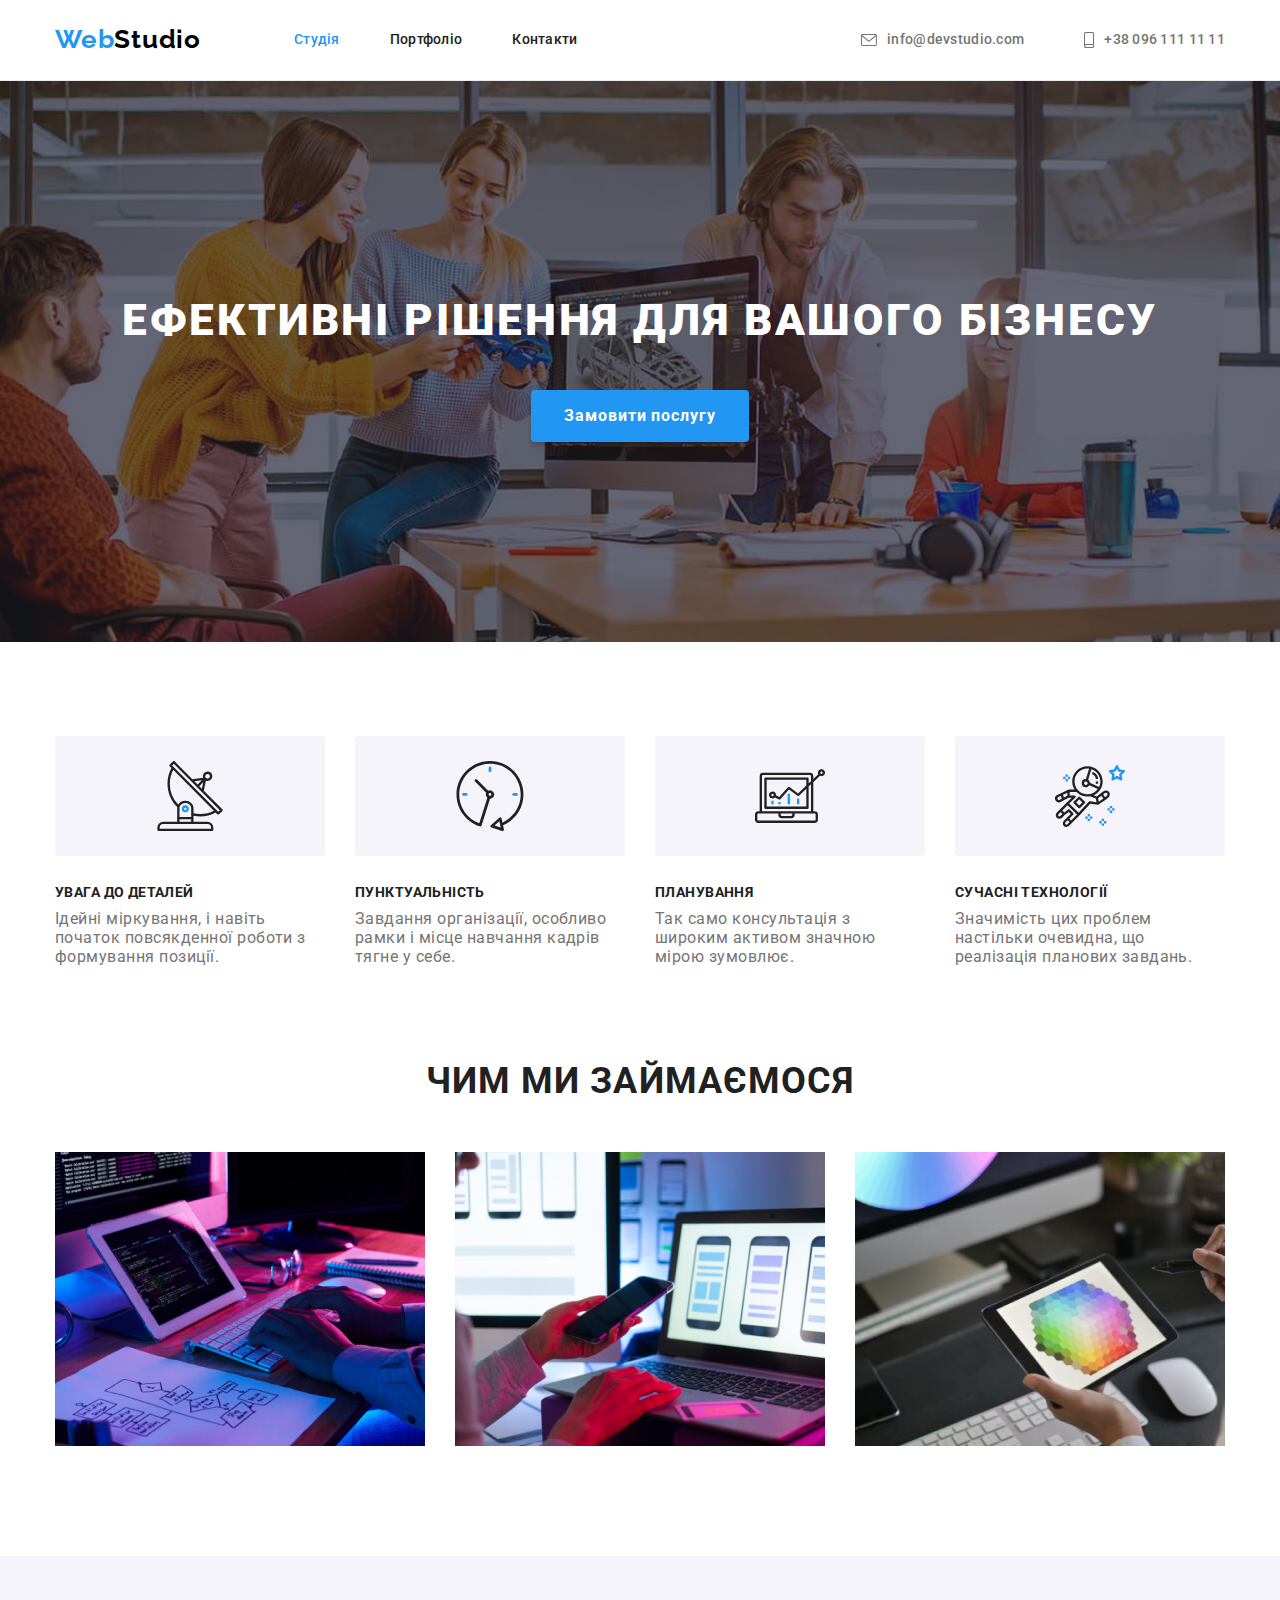
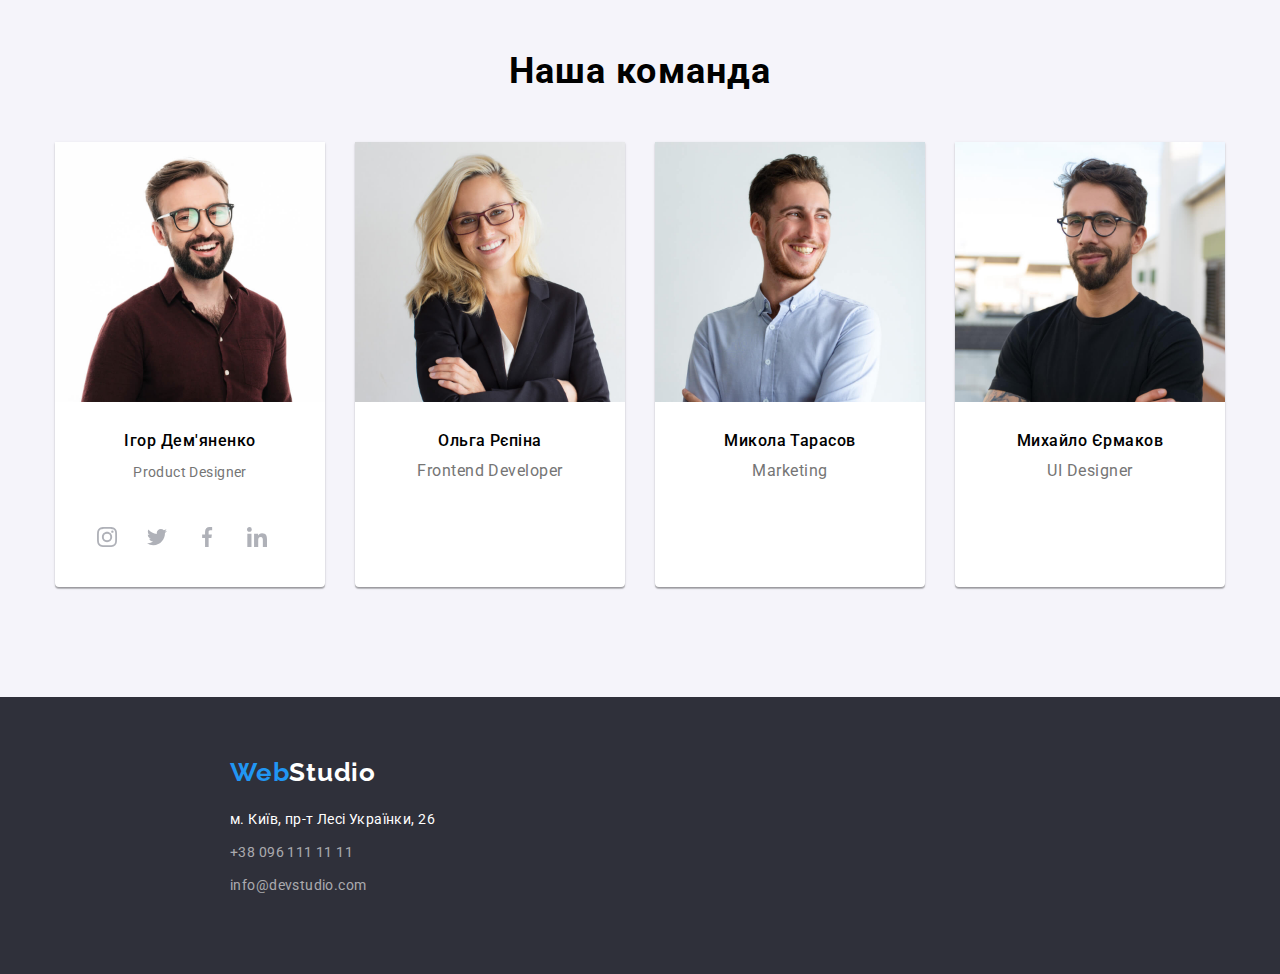
==== commit de17e6c6: "try to make clear with icons" ====
--- a/index.html
+++ b/index.html
@@ -147,23 +147,23 @@
               </div>
               <div class="soc-links">
                 <a href="#" class="link">
-                  <svg class="soc-link" wight="20" height="20">
-                    <use class="icon" href="./images/symbol-defs.svg#icon-instagram"></use>
-                  </svg>
-                </a>
-                <a href="#" class="link">
-                  <svg class="soc-link" wight="44" height="44">
-                    <use class="icon" href="./images/symbol-defs.svg#icon-twitter"></use>
-                  </svg>
-                </a>
-                <a href="#" class="link">
-                  <svg class="soc-link" wight="44" height="44">
-                    <use class="icon" href="./images/symbol-defs.svg#icon-facebook"></use>
-                  </svg>
-                </a>
-                <a href="#" class="link">
-                  <svg class="soc-link" wight="44" height="44">
-                    <use class="icon" href="./images/symbol-defs.svg#icon-linkedin"></use>
+                  <svg class="icon" wight="20" height="20">
+                    <use href="./images/symbol-defs.svg#icon-instagram"></use>
+                  </svg>
+                </a>
+                <a href="#" class="link">
+                  <svg class="icon" wight="20" height="20">
+                    <use href="./images/symbol-defs.svg#icon-twitter"></use>
+                  </svg>
+                </a>
+                <a href="#" class="link">
+                  <svg class="icon" wight="20" height="20">
+                    <use href="./images/symbol-defs.svg#icon-facebook"></use>
+                  </svg>
+                </a>
+                <a href="#" class="link">
+                  <svg class="icon" wight="20" height="20">
+                    <use href="./images/symbol-defs.svg#icon-linkedin"></use>
                   </svg>
                 </a>
               </div>
--- a/css/main.css
+++ b/css/main.css
@@ -3,6 +3,8 @@
     --second-text-color: #757575;
     --accent-text-color: #2196F3;
     --background-color: #2F303A;
+    --white-color: #FFFFFF;
+    --color-icon: #AFB1B8;
 }
 
 html {
@@ -101,13 +103,17 @@
     
 }
 
-.auth-nav .item + .item {
+.auth-nav.list .item:not(:first-child) {
     margin-left: 50px;
 }
 
-.auth-nav .item {
+/* .auth-nav .item + .item {
+    margin-left: 50px;
+} */
+
+/* .auth-nav .item {
     align-self: center;
-}
+} */
 
 
 .auth-nav .link {
@@ -122,16 +128,19 @@
     color: inherit;
 }
 
-.link-tel:hover,
-.link-tel:focus {
-    color: var(--accent-text-color);
-}
-
 .icon-mail {
-    /* width: 16px;
-    height: 12px; */
     fill: currentColor;
     margin-right: 10px;
+}
+
+.icon-tel {
+    fill: currentColor;
+}
+
+.icon-tel .link,
+.icon-mail .link {
+    display: flex;
+    align-items: center;
 }
 
 
@@ -150,7 +159,7 @@
 
 /* Hero */
 
-.container.hero-cont {
+.hero-cont {
     padding : 200px 0;
 }
 
@@ -224,13 +233,33 @@
     margin-bottom: 10px;
 }
 
+.advances .item:not(:first-child) {
+    margin-left: 30px;
+}
+
 .container .list {
     display: flex;
     padding-left: 0;
 
 }
 
-.advances .item::before {
+.advances .block {
+    display: flex;
+    justify-content: center;
+    align-items: center;
+    width: 270px;
+    height: 120px;
+    background-color: #F5F4FA;
+    border-radius: 4px;
+   
+}
+
+.adv-pic {
+    width: 70px;
+    height: 70px;
+}
+
+/* .advances .item::before {
     display: block;
     content: "";
     height: 120px;
@@ -259,7 +288,7 @@
 
 .list .item:not(:first-child) {
     margin-left: 30px;
-}
+} */
 
 /* Work */
 
@@ -298,41 +327,87 @@
     text-align: center;
 }
 
-.team-list .item {
-    width: calc((100% - 3 * 15px) / 4);
-}
-
-.team-list {
-}
+/* .team-list .item:not(:first-child) {
+    margin-left: 30px;
+} */
+
+/* .team-list .item {
+    max-width: 270px;
+} */
 
 .name-title {
-    margin-top: 0;
+    margin-top: 30px;
     margin-bottom: 10px;
 }
 
 
 
-.priority-text {
+.card-list .priority-text {
     font-size: 14px;
     line-height: 1.71;
     color: var(--second-text-color);
+    margin-bottom: 16px;
     }
 
 .our-team p {
     text-align: center;
 }
 
-.team-text {
+/* .team-text {
     background-color: #fff;
     padding: 30px 60px;
     
     
-}
-
-.team-list > .item {
+} */
+
+.card-list {
+    display: flex;
+    flex-direction: column;
+}
+
+.team-list .item{
+    background-color: var(--white-color);
+    max-width: 270px;
     box-shadow: 0px 1px 3px rgba(0, 0, 0, 0.12), 0px 1px 1px rgba(0, 0, 0, 0.14), 0px 2px 1px rgba(0, 0, 0, 0.2);
     border-radius: 0px 0px 4px 4px;
 }
+
+.team-list .item:not(:first-child) {
+    margin-left: 30px;
+}
+
+.soc-links {
+    display: flex;
+    padding: 16px 32px 30px;
+        color: var(--color-icon);
+}
+
+.soc-links .link {
+    display: flex;
+    align-items: center;
+    justify-content: center;
+    color: currentColor;
+    border-radius: 50%;
+    width: 40px;
+    height: 40px;
+
+}
+
+.soc-links a:hover,
+.soc-links a:focus {
+    background-color: var(--accent-text-color);
+}
+
+.icon:hover,
+.icon:focus {
+        fill: var(--white-color);
+    }
+
+.soc-links .link:not(:first-child) {
+    margin-left: 10px;
+}
+
+
 
 
 
@@ -410,7 +485,6 @@
 
 .img {
     display: block;
-    max-width: 370px;
 }
 
 .portfolio-list {
@@ -456,8 +530,12 @@
     margin-bottom: 10px;
  }
 
- p.priority-text {
+ .priority-text {
+    color: var(--second-text-color);
     margin: 0;
+    font-size: 16px;
+    line-height: 19px;
+    letter-spacing: 0.03em;
  }
 
 
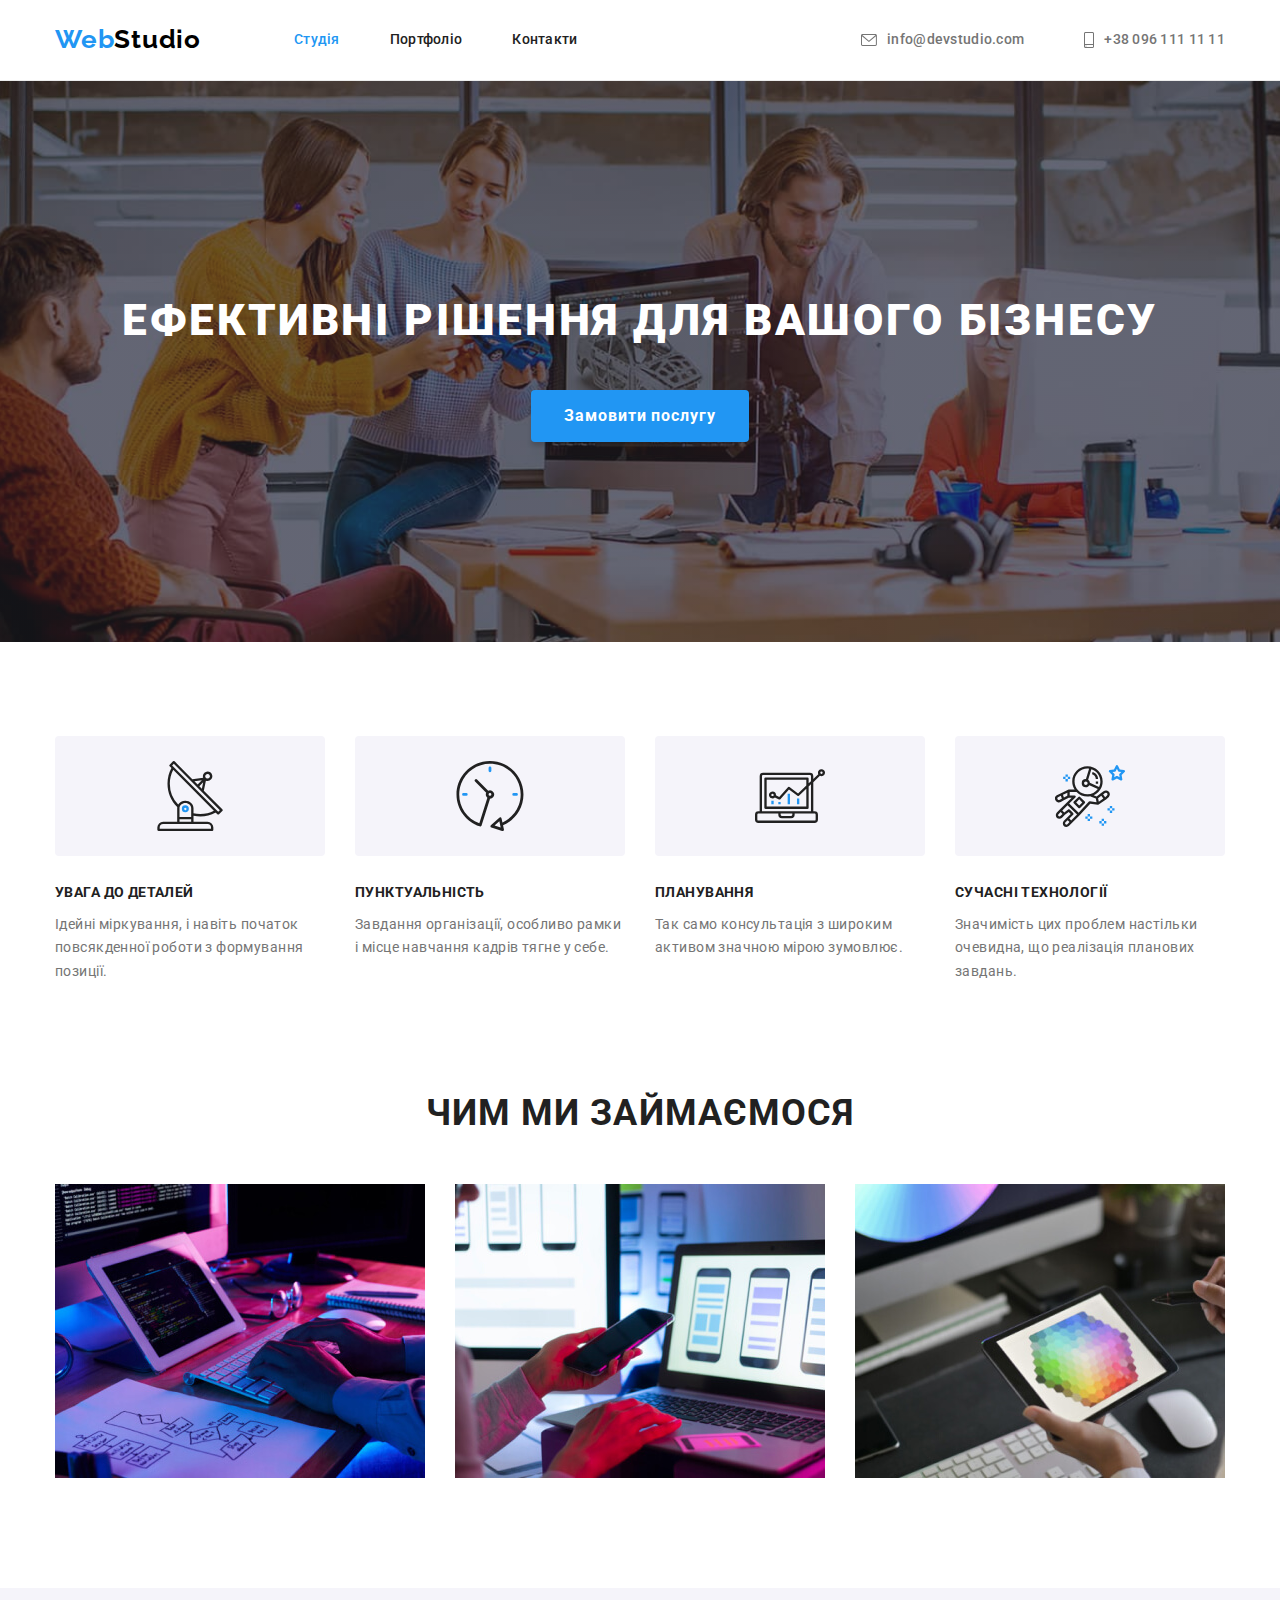
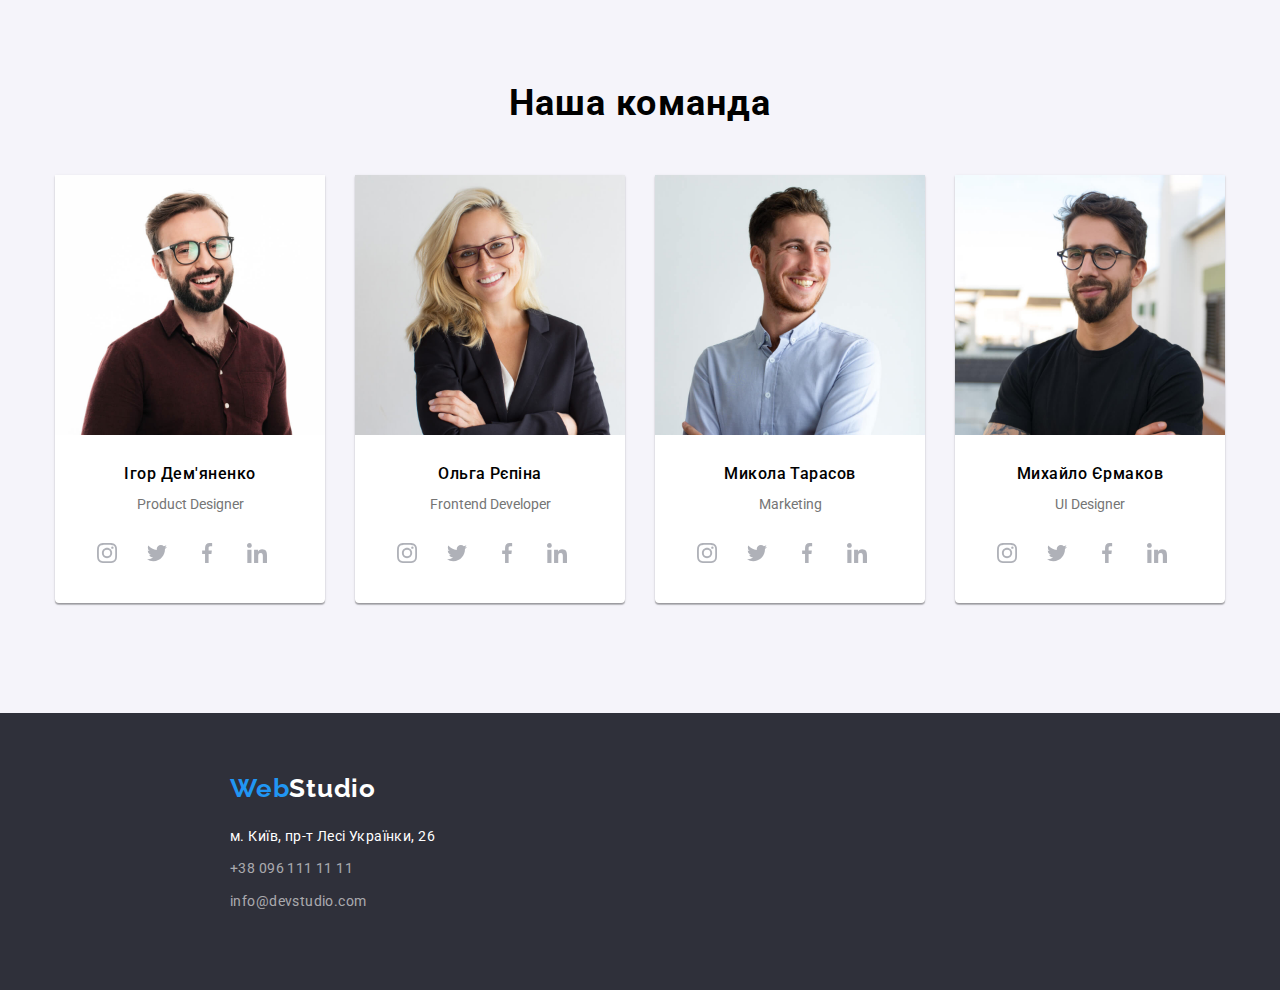
==== commit ac1e57ac: "try further to make icons good" ====
--- a/index.html
+++ b/index.html
@@ -169,24 +169,90 @@
               </div>
             </li>
             <li class="item">
-              <img src="./images/img2.jpg" alt="photo team" width="270" class="img" />
-              <div class="team-text">
+              <div class="card-list">
+                <img src="./images/img2.jpg" alt="photo team" width="270" class="img" />
                 <h3 class="name-title">Ольга Рєпіна</h3>
                 <p lang="en" class="priority-text text">Frontend Developer</p>
               </div>
-            </li>
-            <li class="item">
-              <img src="./images/img3.jpg" alt="photo team" width="270" class="img" />
-              <div class="team-text">
+              <div class="soc-links">
+                <a href="#" class="link">
+                  <svg class="icon" wight="20" height="20">
+                    <use href="./images/symbol-defs.svg#icon-instagram"></use>
+                  </svg>
+                </a>
+                <a href="#" class="link">
+                  <svg class="icon" wight="20" height="20">
+                    <use href="./images/symbol-defs.svg#icon-twitter"></use>
+                  </svg>
+                </a>
+                <a href="#" class="link">
+                  <svg class="icon" wight="20" height="20">
+                    <use href="./images/symbol-defs.svg#icon-facebook"></use>
+                  </svg>
+                </a>
+                <a href="#" class="link">
+                  <svg class="icon" wight="20" height="20">
+                    <use href="./images/symbol-defs.svg#icon-linkedin"></use>
+                  </svg>
+                </a>
+              </div>
+            </li>
+            <li class="item">
+              <div class="card-list">
+                <img src="./images/img3.jpg" alt="photo team" width="270" class="img" />
                 <h3 class="name-title">Микола Тарасов</h3>
                 <p lang="en" class="priority-text text">Marketing</p>
               </div>
-            </li>
-            <li class="item">
-              <img src="./images/img4.jpg" alt="photo team" width="270" class="img" />
-              <div class="team-text">
+              <div class="soc-links">
+                <a href="#" class="link">
+                  <svg class="icon" wight="20" height="20">
+                    <use href="./images/symbol-defs.svg#icon-instagram"></use>
+                  </svg>
+                </a>
+                <a href="#" class="link">
+                  <svg class="icon" wight="20" height="20">
+                    <use href="./images/symbol-defs.svg#icon-twitter"></use>
+                  </svg>
+                </a>
+                <a href="#" class="link">
+                  <svg class="icon" wight="20" height="20">
+                    <use href="./images/symbol-defs.svg#icon-facebook"></use>
+                  </svg>
+                </a>
+                <a href="#" class="link">
+                  <svg class="icon" wight="20" height="20">
+                    <use href="./images/symbol-defs.svg#icon-linkedin"></use>
+                  </svg>
+                </a>
+              </div>
+            </li>
+            <li class="item">
+              <div class="card-list">
+                <img src="./images/img4.jpg" alt="photo team" width="270" class="img" />
                 <h3 class="name-title">Михайло Єрмаков</h3>
                 <p lang="en" class="priority-text text">UI Designer</p>
+              </div>
+              <div class="soc-links">
+                <a href="#" class="link">
+                  <svg class="icon" wight="20" height="20">
+                    <use href="./images/symbol-defs.svg#icon-instagram"></use>
+                  </svg>
+                </a>
+                <a href="#" class="link">
+                  <svg class="icon" wight="20" height="20">
+                    <use href="./images/symbol-defs.svg#icon-twitter"></use>
+                  </svg>
+                </a>
+                <a href="#" class="link">
+                  <svg class="icon" wight="20" height="20">
+                    <use href="./images/symbol-defs.svg#icon-facebook"></use>
+                  </svg>
+                </a>
+                <a href="#" class="link">
+                  <svg class="icon" wight="20" height="20">
+                    <use href="./images/symbol-defs.svg#icon-linkedin"></use>
+                  </svg>
+                </a>
               </div>
             </li>
           </ul>
--- a/css/main.css
+++ b/css/main.css
@@ -233,6 +233,13 @@
     margin-bottom: 10px;
 }
 
+.advances .priority-text {
+        font-size: 14px;
+        line-height: 1.71;    
+        letter-spacing: 0.03em;
+        color: var(--second-text-color);
+}
+
 .advances .item:not(:first-child) {
     margin-left: 30px;
 }
@@ -346,12 +353,10 @@
     font-size: 14px;
     line-height: 1.71;
     color: var(--second-text-color);
-    margin-bottom: 16px;
+    text-align: center;
+    margin: 0;
     }
-
-.our-team p {
-    text-align: center;
-}
+ 
 
 /* .team-text {
     background-color: #fff;
@@ -379,29 +384,27 @@
 .soc-links {
     display: flex;
     padding: 16px 32px 30px;
-        color: var(--color-icon);
+        
 }
 
 .soc-links .link {
     display: flex;
     align-items: center;
     justify-content: center;
-    color: currentColor;
     border-radius: 50%;
     width: 40px;
     height: 40px;
-
-}
-
-.soc-links a:hover,
-.soc-links a:focus {
+    background: inherit;
+    fill: var(--color-icon);
+}
+
+
+
+.team-list .link:hover,
+.team-list .link:focus {
     background-color: var(--accent-text-color);
-}
-
-.icon:hover,
-.icon:focus {
-        fill: var(--white-color);
-    }
+    fill: var(--white-color);
+}
 
 .soc-links .link:not(:first-child) {
     margin-left: 10px;
@@ -530,11 +533,11 @@
     margin-bottom: 10px;
  }
 
- .priority-text {
+ .portfolio-item .priority-text {
     color: var(--second-text-color);
     margin: 0;
     font-size: 16px;
-    line-height: 19px;
+    line-height: 1.88;
     letter-spacing: 0.03em;
  }
 
@@ -542,7 +545,7 @@
 /* Footer */
 
 footer {
-    color: #ffffff;
+    color: var(--white-color);
     background-color: var(--background-color);
     padding: 60px 215px;
     display: block;
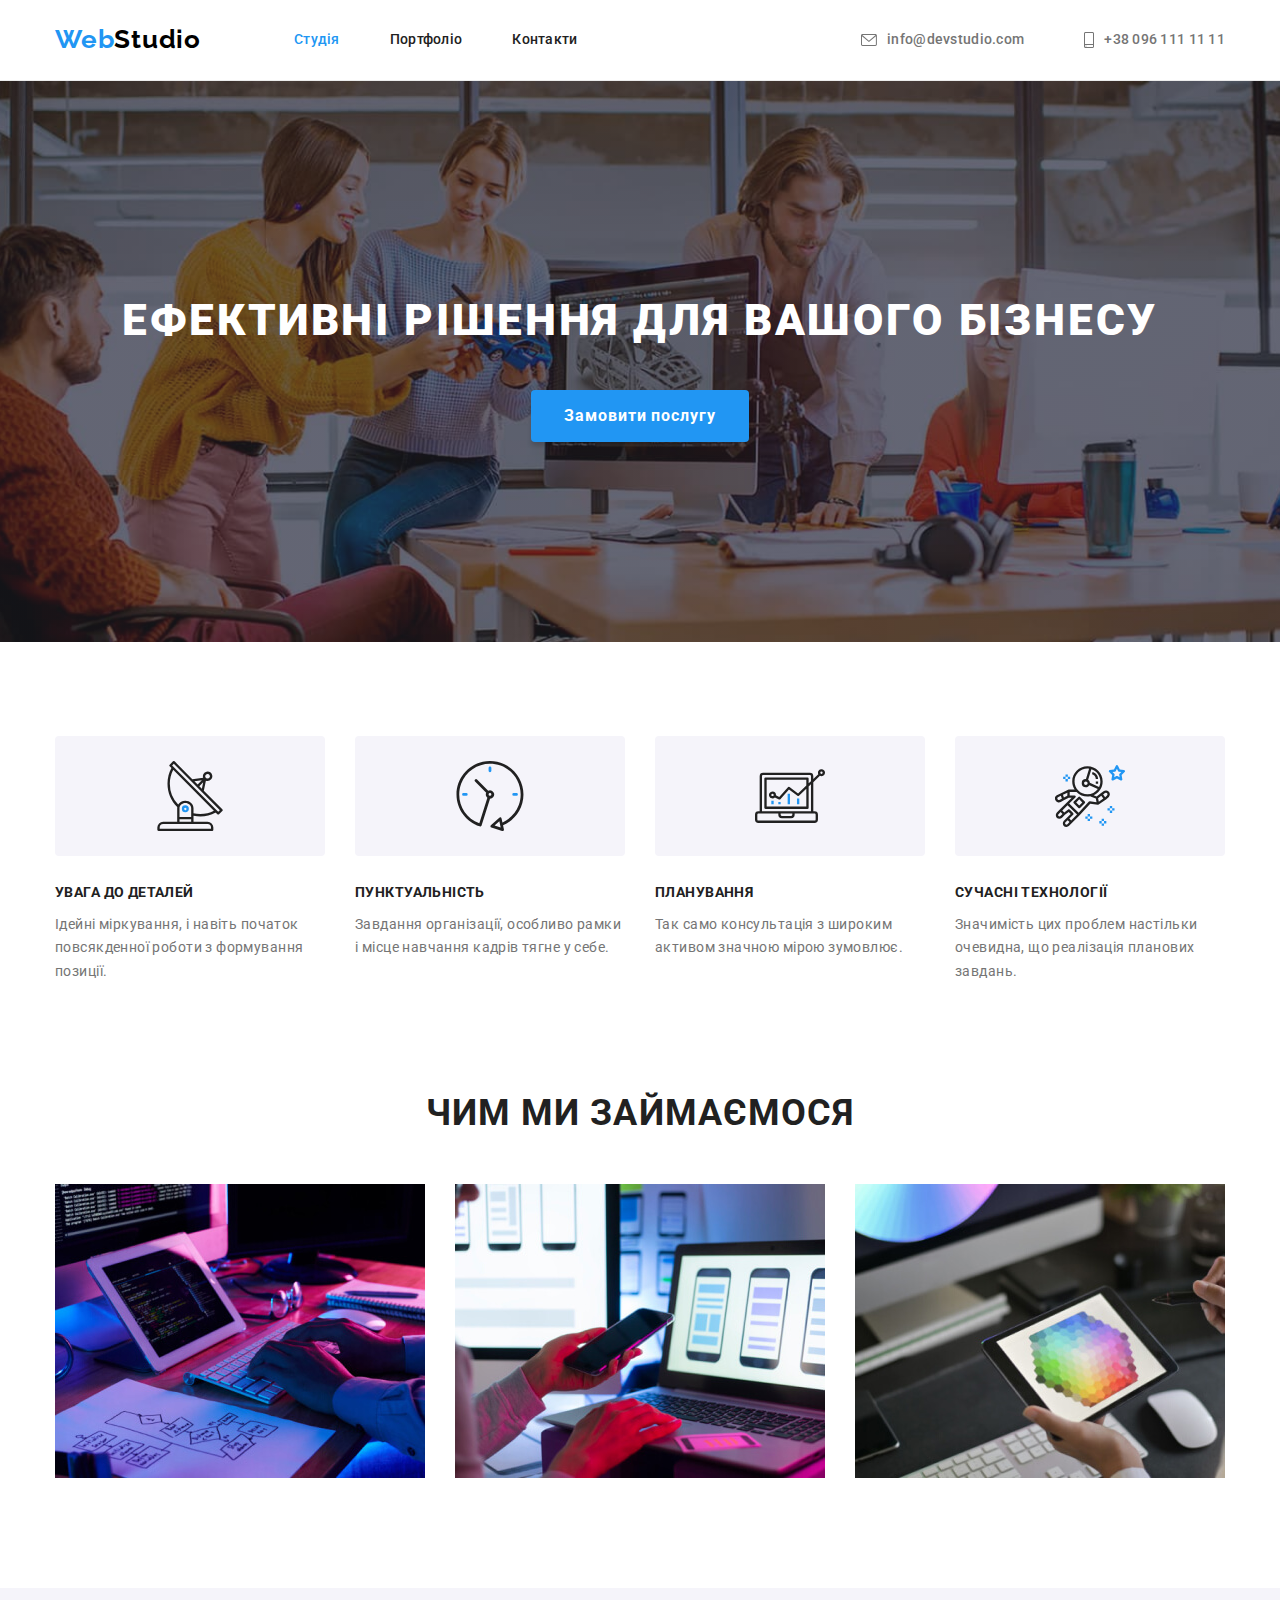
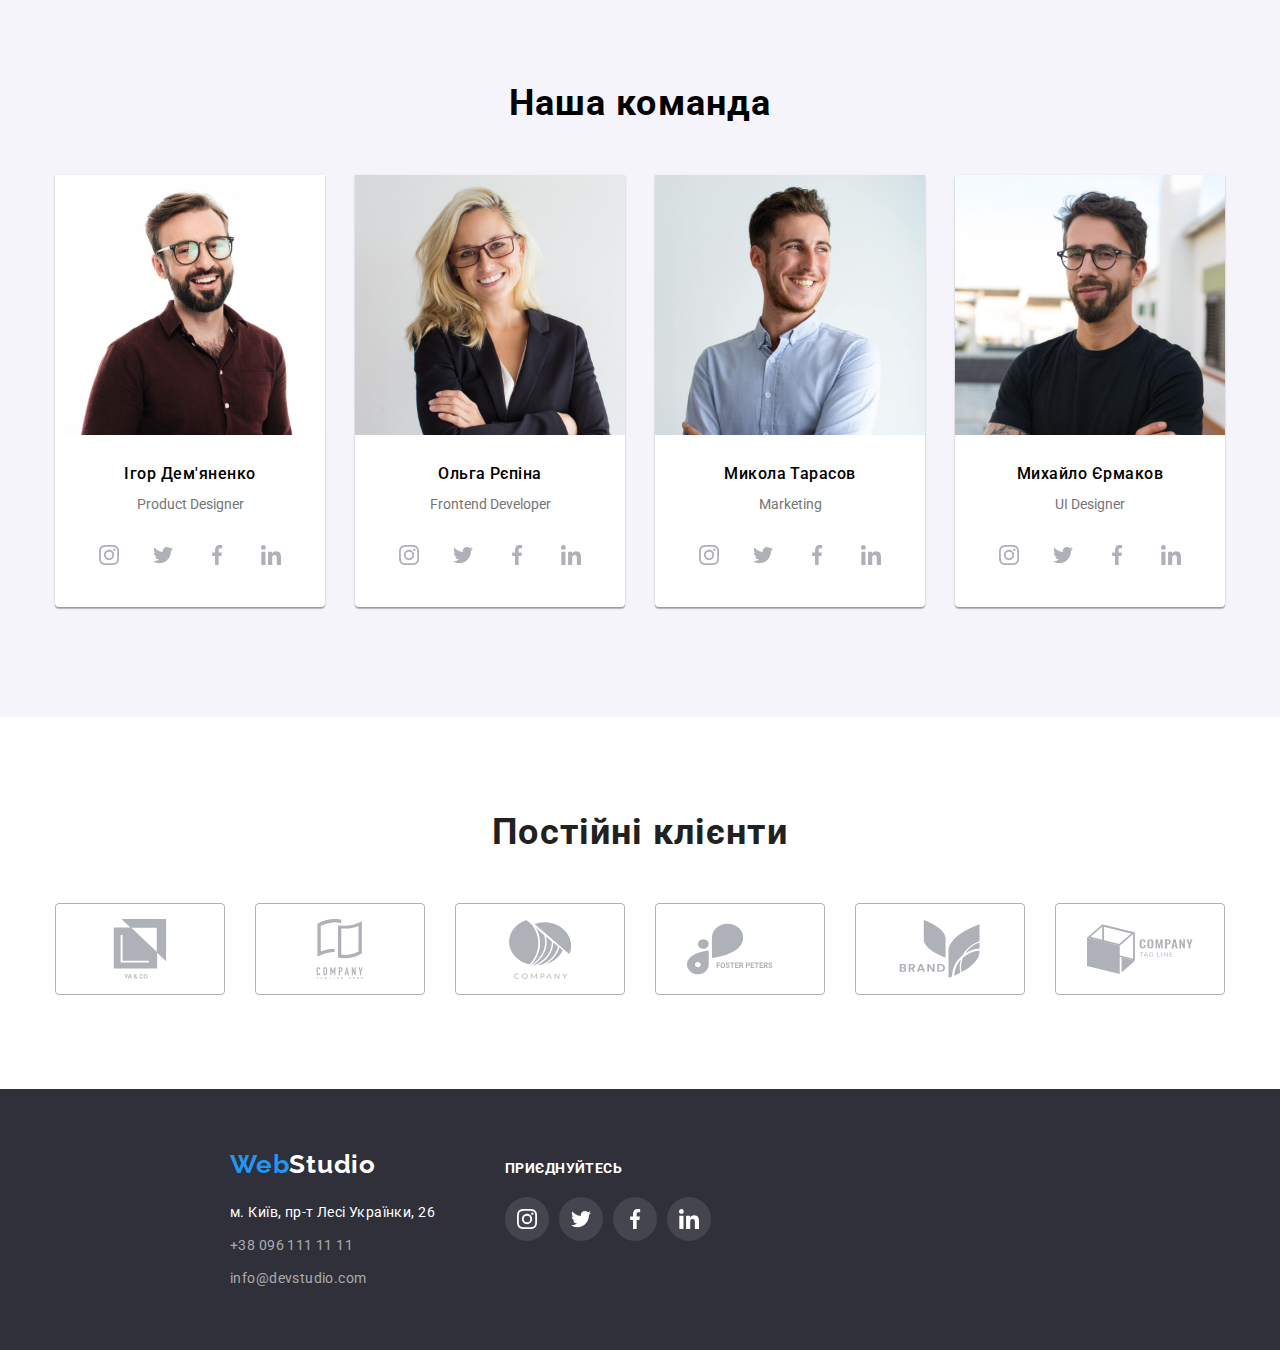
==== commit 82863f26: "svg done + box-shadow" ====
--- a/index.html
+++ b/index.html
@@ -258,31 +258,107 @@
           </ul>
         </div>
       </section>
+      <section class="container clients">
+        <h2 class="clients-titel">Постійні клієнти</h2>
+        <div class="container-clients">
+          <ul class="list">
+            <li class="item">
+              <a href="#" class="link">
+                <svg class="icon" wight="106" height="60">
+                  <use href="./images/symbol-defs.svg#icon-Union"></use>
+                </svg>
+              </a>
+            </li>
+            <li class="item">
+              <a href="#" class="link">
+                <svg class="icon" wight="20" height="20">
+                  <use href="./images/symbol-defs.svg#icon-company"></use>
+                </svg>
+              </a>
+            </li>
+            <li class="item">
+              <a href="#" class="link">
+                <svg class="icon" wight="20" height="20">
+                  <use href="./images/symbol-defs.svg#icon-company1"></use>
+                </svg>
+              </a>
+            </li>
+            <li class="item">
+              <a href="#" class="link">
+                <svg class="icon" wight="20" height="20">
+                  <use href="./images/symbol-defs.svg#icon-group"></use>
+                </svg>
+              </a>
+            </li>
+            <li class="item">
+              <a href="#" class="link">
+                <svg class="icon" wight="20" height="20">
+                  <use href="./images/symbol-defs.svg#icon-brand"></use>
+                </svg>
+              </a>
+            </li>
+            <li class="item">
+              <a href="#" class="link">
+                <svg class="icon" wight="20" height="20">
+                  <use href="./images/symbol-defs.svg#icon-tag"></use>
+                </svg>
+              </a>
+            </li>
+          </ul>
+        </div>
+      </section>
     </main>
 
-    <footer>
-      <div class="container footer">
-        <a href="./index.html" class="logo link footer"><span class="accent">Web</span>Studio</a>
-
-        <address class="address">
-          <ul class="list">
-            <li class="list-item">
-              <a
-                href="https://www.google.com/maps/place/бул.+Леси+Украинки,+26,+Киев,+Украина,+02000/@50.4265807,30.5383858,17z/data=!3m1!4b1!4m5!3m4!1s0x40d4cf0e033ecbe9:0x57a4dffefec77da0!8m2!3d50.4265807!4d30.5383858"
-                class="link map"
-                >м. Київ, пр-т Лесі Українки, 26</a
-              >
-            </li>
-
-            <li class="list-item">
-              <a href="tel:+380961111111" class="link">+38 096 111 11 11</a>
-            </li>
-
-            <li class="list-item">
-              <a href="mailto:info@devstudio.com" class="link">info@devstudio.com</a>
-            </li>
-          </ul>
-        </address>
+    <footer class="footer">
+      <div class="container">
+        <div class="footer-logo">
+          <a href="./index.html" class="logo link footer"><span class="accent">Web</span>Studio</a>
+
+          <address class="address">
+            <ul class="list">
+              <li class="list-item">
+                <a
+                  href="https://www.google.com/maps/place/бул.+Леси+Украинки,+26,+Киев,+Украина,+02000/@50.4265807,30.5383858,17z/data=!3m1!4b1!4m5!3m4!1s0x40d4cf0e033ecbe9:0x57a4dffefec77da0!8m2!3d50.4265807!4d30.5383858"
+                  class="link map"
+                  >м. Київ, пр-т Лесі Українки, 26</a
+                >
+              </li>
+
+              <li class="list-item">
+                <a href="tel:+380961111111" class="link">+38 096 111 11 11</a>
+              </li>
+
+              <li class="list-item">
+                <a href="mailto:info@devstudio.com" class="link">info@devstudio.com</a>
+              </li>
+            </ul>
+          </address>
+        </div>
+        <div class="join">
+          <h2 class="join-title">приєднуйтесь</h2>
+          <div class="soc-links">
+            <a href="#" class="link">
+              <svg class="icon" wight="20" height="20">
+                <use href="./images/symbol-defs.svg#icon-instagram"></use>
+              </svg>
+            </a>
+            <a href="#" class="link">
+              <svg class="icon" wight="20" height="20">
+                <use href="./images/symbol-defs.svg#icon-twitter"></use>
+              </svg>
+            </a>
+            <a href="#" class="link">
+              <svg class="icon" wight="20" height="20">
+                <use href="./images/symbol-defs.svg#icon-facebook"></use>
+              </svg>
+            </a>
+            <a href="#" class="link">
+              <svg class="icon" wight="20" height="20">
+                <use href="./images/symbol-defs.svg#icon-linkedin"></use>
+              </svg>
+            </a>
+          </div>
+        </div>
       </div>
     </footer>
   </body>
--- a/css/main.css
+++ b/css/main.css
@@ -387,13 +387,13 @@
         
 }
 
-.soc-links .link {
+.soc-links a {
     display: flex;
     align-items: center;
     justify-content: center;
     border-radius: 50%;
-    width: 40px;
-    height: 40px;
+    width: 44px;
+    height: 44px;
     background: inherit;
     fill: var(--color-icon);
 }
@@ -410,15 +410,73 @@
     margin-left: 10px;
 }
 
-
-
-
-
-
-
-
-
-/* Portfolio filter buttons */
+/* Clients */
+
+.clients {
+    padding-top: 94px;
+    padding-left: auto;
+    padding-right: auto;
+    padding-bottom: 94px;
+    text-align: center;
+}
+
+.clients-titel {
+    margin-top: 0;
+    margin-bottom: 50px;
+    font-weight: 700;
+    font-size: 36px;
+    line-height: 1.17;
+    letter-spacing: 0.03em;
+    color: var(--main-text-color);
+}
+
+.container-clients {
+    display: flex;
+}
+
+.container-clients .list {
+    margin: 0;
+}
+
+.clients .link {
+    display: flex;
+    border: 1px solid #ECECEC;
+    border-color: rgba(175, 177, 184, 1);
+    border-radius: 4px;
+    min-width: 170px;
+    min-height: 92px;
+    align-items: center;
+    justify-content: center;
+    fill: var(--color-icon);
+}
+
+.clients .item:not(:first-child) {
+    margin-left: 30px;
+}
+
+.clients .link:hover,
+.clients .link:focus {
+    border-color: var(--accent-text-color);
+    fill: var(--accent-text-color);
+
+}
+
+.clients .icon {
+    fill: inherit;
+    width: 106px;
+    height: 60px;
+    /* fill: var(--color-icon); */
+}
+
+
+
+
+
+
+
+
+
+/* Portfolio */
 
 .buttons {
     margin-top: 94px;
@@ -541,6 +599,11 @@
     letter-spacing: 0.03em;
  }
 
+ .portfolio-list .portfolio-item:hover,
+ .portfolio-list .portfolio-item:focus {
+    box-shadow: 0px 1px 1px rgba(0, 0, 0, 0.12), 0px 4px 4px rgba(0, 0, 0, 0.06), 1px 4px 6px rgba(0, 0, 0, 0.16);
+ }
+
 
 /* Footer */
 
@@ -548,20 +611,25 @@
     color: var(--white-color);
     background-color: var(--background-color);
     padding: 60px 215px;
+    max-width: inherit;
+}
+
+.
+
+.footer-logo {
     display: block;
-}
-
-.footer {
     
 }
 
-a.footer {
-    padding: 0;
+.footer .container {
+    display: flex;
+    align-items: baseline;
 }
 
 .address .list {
     display: block;
     padding-right: auto;
+    margin: 0;
 }
 
 .address {
@@ -584,4 +652,34 @@
     color: #ffffff;
 }
 
-
+.join-title {
+    margin-top: 0;
+    margin-bottom: 20px;
+    font-weight: 700;
+    font-size: 14px;
+    line-height: 1.14;
+    letter-spacing: 0.03em;
+    text-transform: uppercase;
+}
+
+.join {
+    margin-left: 70px;
+}
+
+.join .soc-links {
+    padding: 0;
+}
+
+.join .link {
+    fill: var(--white-color);
+    background: rgba(255, 255, 255, 0.1);;
+}
+
+.join .link:hover,
+.join .link:focus {
+    background-color: var(--accent-text-color);
+}
+
+
+
+
